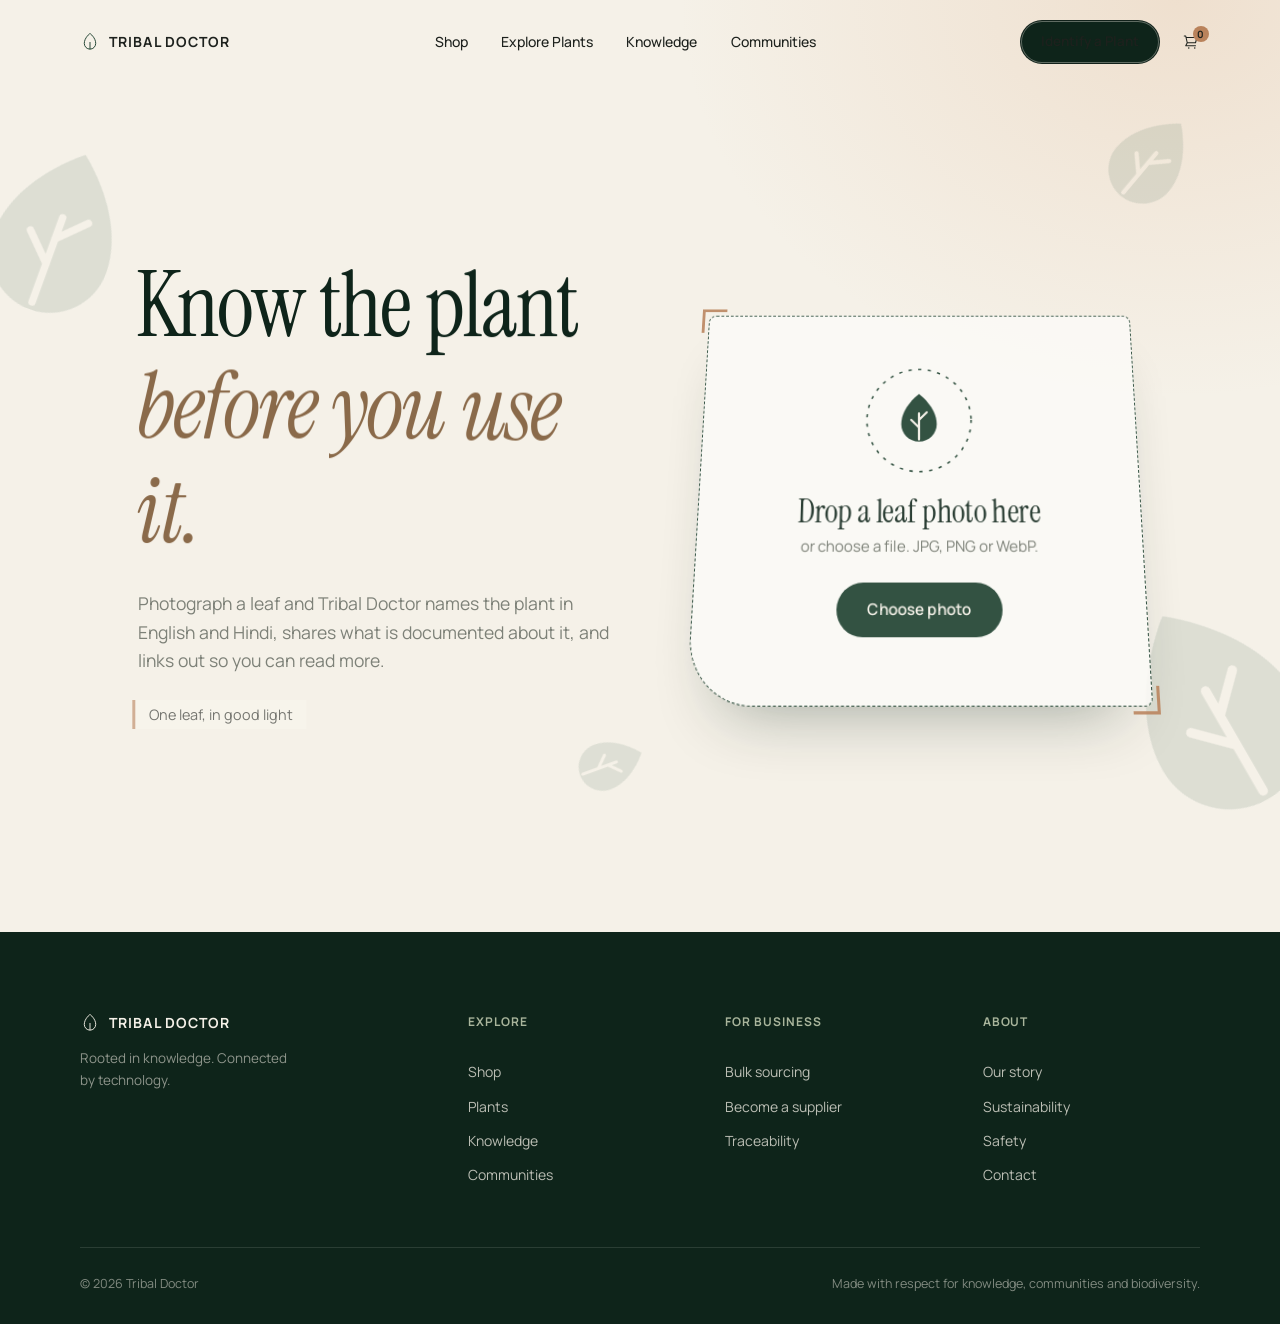
==== identify.html @ e273a4e2 "final" ====
<!doctype html>
<html lang="en">
  <head>
    <meta charset="UTF-8" />
    <meta name="viewport" content="width=device-width, initial-scale=1.0" />

    <title>Identify a Plant — Tribal Doctor</title>
    <meta
      name="description"
      content="Photograph a leaf and Tribal Doctor names the plant in English and Hindi, with what is documented about it — and where to read more."
    />

    <link rel="preconnect" href="https://fonts.googleapis.com" />
    <link rel="preconnect" href="https://fonts.gstatic.com" crossorigin />
    <link
      href="https://fonts.googleapis.com/css2?family=Instrument+Serif:ital@0;1&family=Manrope:wght@400;500;600;700&family=Tiro+Devanagari+Hindi&display=swap"
      rel="stylesheet"
    />

    <script>
      document.documentElement.classList.add("js");
    </script>
    <!-- Shares the landing page's stylesheet for the navbar, footer, buttons
         and colour palette, then layers identify.css on top for this page's
         own hero, drop-zone and results UI. -->
    <link rel="stylesheet" href="style.css" />
    <link rel="stylesheet" href="identify.css" />
  </head>

  <body>
    <!-- Shared leaf shape (same silhouette as the Tribal Doctor logo) -->
    <svg width="0" height="0" style="position: absolute" aria-hidden="true">
      <symbol id="leaf" viewBox="0 0 28 28">
        <path
          fill="currentColor"
          d="M14 2C14 2 6 8 6 16C6 20.4183 9.58172 24 14 24C18.4183 24 22 20.4183 22 16C22 8 14 2 14 2Z"
        />
        <path
          d="M14 23V11M14 17.5 10.5 14M14 14l3.5-3.5"
          stroke="#f5f1e8"
          stroke-width="1"
          stroke-linecap="round"
          fill="none"
        />
      </symbol>
    </svg>

    <!-- Ambient background (decorative) -->
    <div class="glow" aria-hidden="true"></div>
    <div class="leaf" data-d="60" style="left: -40px; top: 16vh; --s: 190px" aria-hidden="true">
      <span class="leaf-in" style="--r: 20deg"><svg><use href="#leaf" /></svg></span>
    </div>
    <div class="leaf" data-d="-40" style="right: 6vw; top: 12vh; --s: 110px" aria-hidden="true">
      <span class="leaf-in" style="--r: 40deg"><svg><use href="#leaf" /></svg></span>
    </div>
    <div class="leaf" data-d="90" style="right: -70px; bottom: 6vh; --s: 260px" aria-hidden="true">
      <span class="leaf-in" style="--r: -30deg"><svg><use href="#leaf" /></svg></span>
    </div>
    <div class="leaf" data-d="-70" style="left: 44vw; bottom: 10vh; --s: 90px" aria-hidden="true">
      <span class="leaf-in" style="--r: 70deg"><svg><use href="#leaf" /></svg></span>
    </div>

    <a class="skip" href="#main">Skip to the identifier</a>

    <!-- ============ NAVBAR (matches index.html) ============ -->
    <header class="navbar" id="navbar" data-component="navbar">
      <div class="navbar-inner">
        <a href="index.html" class="logo" aria-label="Tribal Doctor home">
          <span class="logo-mark">
            <svg width="20" height="20" viewBox="0 0 28 28" fill="none">
              <path
                d="M14 2C14 2 6 8 6 16C6 20.4183 9.58172 24 14 24C18.4183 24 22 20.4183 22 16C22 8 14 2 14 2Z"
                stroke="currentColor"
                stroke-width="1.3"
              />
              <path d="M14 24V14" stroke="currentColor" stroke-width="1.3" />
            </svg>
          </span>
          <span class="logo-text">TRIBAL DOCTOR</span>
        </a>

        <nav class="nav-links" aria-label="Primary">
          <a href="shop.html" class="nav-link"><span>Shop</span></a>
          <a href="plants.html" class="nav-link"><span>Explore Plants</span></a>
          <a href="knowledge.html" class="nav-link"><span>Knowledge</span></a>
          <a href="communities.html" class="nav-link"><span>Communities</span></a>
        </nav>

        <div class="nav-actions">
          <a href="identify.html" class="nav-identify is-current" data-magnetic
            ><span>Identify a Plant</span></a
          >
          <a href="cart.html" class="nav-cart" aria-label="Cart">
            <svg width="18" height="18" viewBox="0 0 24 24" fill="none">
              <path
                d="M3 4H5L5.4 6M5.4 6H20L18 13H7M5.4 6L7 13M7 13L5 17H18"
                stroke="currentColor"
                stroke-width="1.4"
                stroke-linecap="round"
                stroke-linejoin="round"
              />
              <circle cx="9" cy="20" r="1" fill="currentColor" />
              <circle cx="17" cy="20" r="1" fill="currentColor" />
            </svg>
            <span class="cart-count">0</span>
          </a>
          <button class="hamburger" id="hamburger" aria-label="Open menu" aria-expanded="false">
            <span></span><span></span>
          </button>
        </div>
      </div>
    </header>

    <!-- ============ MOBILE MENU ============ -->
    <div class="mobile-menu" id="mobileMenu" data-component="mobile-menu">
      <nav class="mobile-menu-links" aria-label="Mobile">
        <a href="shop.html">Shop</a>
        <a href="plants.html">Explore Plants</a>
        <a href="knowledge.html">Knowledge</a>
        <a href="communities.html">Communities</a>
        <a href="identify.html" class="mobile-menu-cta">Identify a Plant</a>
      </nav>
      <div class="mobile-menu-footer">
        <span>Rooted in knowledge.</span>
        <span>Connected by technology.</span>
      </div>
    </div>

    <main id="main">
      <!-- ============ HERO: headline + drop zone ============ -->
      <section id="hero" aria-labelledby="pageTitle">
        <div class="hero-copy">
          <p class="eyebrow" data-reveal>
            <span lang="hi">पौधे की पहचान</span> · AI plant identification
          </p>

          <h1 id="pageTitle">
            <span class="ln">Know the plant</span>
            <span class="ln line-serif"><em>before you use it.</em></span>
          </h1>

          <p class="sub">
            Photograph a leaf and Tribal Doctor names the plant in English and
            Hindi, shares what is documented about it, and links out so you
            can read more.
          </p>

          <ul class="tips">
            <li class="tip">One leaf, in good light</li>
            <li class="tip">Fill most of the frame</li>
            <li class="tip">A plain background helps</li>
          </ul>
        </div>

        <label id="drop">
          <input
            type="file"
            id="plantImageInput"
            accept="image/jpeg,image/png,image/webp"
          />
          <div class="emblem" aria-hidden="true">
            <svg class="spin" viewBox="0 0 100 100" fill="none" stroke="currentColor" stroke-width="1.4" stroke-dasharray="3 6">
              <circle cx="50" cy="50" r="48" />
            </svg>
            <svg class="lf"><use href="#leaf" /></svg>
          </div>
          <h2>Drop a leaf photo here</h2>
          <p>or choose a file. JPG, PNG or WebP.</p>
          <span class="btn btn-primary" data-magnetic><span>Choose photo</span></span>
        </label>
      </section>

      <!-- ============ STAGE: photo on the left, results on the right ============ -->
      <section id="stage" data-state="idle" hidden aria-label="Identification">
        <aside class="side">
          <div class="frame-wrap" id="previewContainer">
            <div class="frame">
              <img id="plantPreview" alt="Your uploaded plant photo" />
              <span class="scan" aria-hidden="true"></span>
              <i class="corner c1" aria-hidden="true"></i>
              <i class="corner c2" aria-hidden="true"></i>
              <i class="corner c3" aria-hidden="true"></i>
              <i class="corner c4" aria-hidden="true"></i>
            </div>
            <span class="ring" aria-hidden="true"></span>
          </div>
          <button class="again" id="again" type="button" data-magnetic>Try another photo</button>
        </aside>

        <div id="panel">
          <div id="loading" role="status" aria-live="polite">
            <p id="status">Reading the leaf's shape</p>
            <div class="dots" aria-hidden="true"><i></i><i></i><i></i></div>
          </div>

          <div id="results" aria-live="polite"></div>

          <p class="disclaimer">
            Identification is an AI suggestion, not a certainty. Confirm with a
            local botanist or trusted practitioner before you collect or use any
            plant.
          </p>
        </div>
      </section>
    </main>

    <!-- ============ FOOTER (matches index.html) ============ -->
    <footer class="footer" data-component="footer">
      <div class="footer-top">
        <div class="footer-brand">
          <a href="index.html" class="logo">
            <span class="logo-mark">
              <svg width="20" height="20" viewBox="0 0 28 28" fill="none">
                <path
                  d="M14 2C14 2 6 8 6 16C6 20.4183 9.58172 24 14 24C18.4183 24 22 20.4183 22 16C22 8 14 2 14 2Z"
                  stroke="currentColor"
                  stroke-width="1.3"
                />
                <path d="M14 24V14" stroke="currentColor" stroke-width="1.3" />
              </svg>
            </span>
            <span class="logo-text">TRIBAL DOCTOR</span>
          </a>
          <p>Rooted in knowledge. Connected by technology.</p>
        </div>

        <div class="footer-col">
          <h5>Explore</h5>
          <a href="shop.html">Shop</a>
          <a href="plants.html">Plants</a>
          <a href="knowledge.html">Knowledge</a>
          <a href="communities.html">Communities</a>
        </div>

        <div class="footer-col">
          <h5>For business</h5>
          <a href="businesses.html#bulk">Bulk sourcing</a>
          <a href="businesses.html#supplier">Become a supplier</a>
          <a href="businesses.html#traceability">Traceability</a>
        </div>

        <div class="footer-col">
          <h5>About</h5>
          <a href="about.html">Our story</a>
          <a href="about.html#sustainability">Sustainability</a>
          <a href="about.html#safety">Safety</a>
          <a href="about.html#contact">Contact</a>
        </div>
      </div>

      <div class="footer-bottom">
        <span>© 2026 Tribal Doctor</span>
        <span>Made with respect for knowledge, communities and biodiversity.</span>
      </div>
    </footer>

    <div id="toast" role="status"></div>

    <!-- Motion is an enhancement: the page still works if this CDN is blocked -->
    <script src="https://cdnjs.cloudflare.com/ajax/libs/gsap/3.12.5/gsap.min.js"></script>
    <script src="identify.js"></script>
  </body>
</html>
---- style.css ----
/* ==========================================================================
   TRIBAL DOCTOR — STYLESHEET
   Sections: variables, reset, typography, buttons, loader, navbar, hero,
   trust, why, story, products, identify, passport, jharkhand, community,
   business, sustainability, final-cta, footer, responsive, motion helpers

   LAYOUT SYSTEM (why everything stays centred between 80% and 100% zoom)
   - One shared container width (--max-width) scales with the viewport, so a
     wider CSS viewport at 80% zoom gets a proportionally wider content column
     instead of a small block floating in empty space.
   - The navbar, every section and the footer all use that same container, so
     left and right edges line up down the whole page.
   - Each section is at least one viewport tall and vertically centres its
     content, so whichever zoom level you are at, the section sits centred.
   ========================================================================== */

/* ============ VARIABLES ============ */
:root {
  --forest: #173b2a;
  --deep-forest: #0e241a;
  --moss: #536b4f;
  --sage: #a9b59c;
  --earth: #8a6a4a;
  --clay: #b9825b;
  --clay-light: #ddae86;
  --sand: #e6d5bf;
  --cream: #f5f1e8;
  --paper: #fbfaf6;
  --charcoal: #1d211d;
  --muted: #6b7067;
  --border: rgba(29, 33, 29, 0.12);

  --font-sans: "Manrope", -apple-system, sans-serif;
  --font-serif: "Instrument Serif", Georgia, serif;

  /* shared container: ~1120px on a laptop, ~1340px at 1920, up to 1600px at 80% zoom on 1080p */
  --max-width: clamp(1120px, 70vw, 1600px);
  --gutter: clamp(20px, 4.5vw, 96px);
  --section-pad: clamp(56px, 8vh, 110px);
  /* the fixed navbar covers the top of the viewport, so push content down by half its height to centre it in what's visible */
  --nav-offset: calc(var(--nav-h-scrolled) / 2);

  --vh: 100vh;
  --nav-h: 84px;
  --nav-h-scrolled: 68px;

  --ease-out: cubic-bezier(0.16, 0.8, 0.24, 1);
}
@supports (height: 100svh) {
  :root {
    --vh: 100svh;
  }
}

/* ============ RESET ============ */
*,
*::before,
*::after {
  box-sizing: border-box;
}
html {
  scroll-behavior: smooth;
}
body {
  margin: 0;
  background: var(--paper);
  color: var(--charcoal);
  font-family: var(--font-sans);
  font-size: clamp(15px, 0.28vw + 10.6px, 18px);
  -webkit-font-smoothing: antialiased;
  overflow-x: hidden;
}
img {
  max-width: 100%;
  display: block;
}
a {
  color: inherit;
  text-decoration: none;
}
button {
  font-family: inherit;
  font-size: inherit;
  background: none;
  border: none;
  padding: 0;
  cursor: pointer;
  color: inherit;
}
ul {
  list-style: none;
  margin: 0;
  padding: 0;
}
h1,
h2,
h3,
h4,
h5,
p,
figure,
dl,
dd {
  margin: 0;
}
section {
  position: relative;
}

:focus-visible {
  outline: 2px solid var(--clay);
  outline-offset: 3px;
}
.jharkhand :focus-visible,
.business :focus-visible,
.footer :focus-visible {
  outline-color: var(--sage);
}

/* ============ TYPOGRAPHY ============ */
h1,
h2,
h3,
h4 {
  font-family: var(--font-sans);
  font-weight: 600;
  letter-spacing: -0.01em;
  color: var(--charcoal);
}
.line-serif,
.why-statement,
.story-text h3,
.identify-copy h2,
.passport h2,
.jharkhand h2,
.community h2,
.business h2,
.sustainability h2,
.final-cta h2 {
  font-family: var(--font-serif);
  font-weight: 400;
  font-style: normal;
}
.eyebrow {
  display: inline-block;
  font-size: 0.78em;
  letter-spacing: 0.14em;
  color: var(--moss);
  font-weight: 600;
  text-transform: uppercase;
  margin-bottom: 14px;
}
.eyebrow-light {
  color: var(--sage);
}
p {
  line-height: 1.6;
  color: var(--muted);
}

/* ============ SHARED CONTAINER ============
   Every section's inner wrapper uses the same width and centring. */
.trust-track,
.why-inner,
.section-head,
.product-grid,
.identify-inner,
.passport-inner,
.community-grid,
.community-note,
.jk-inner,
.biz-inner,
.sus-inner,
.cta-inner,
.footer-top,
.footer-bottom {
  width: 100%;
  max-width: var(--max-width);
  margin-inline: auto;
}

/* Sections that fill the viewport and centre their content in it */
.why,
.products,
.identify,
.passport,
.community,
.jharkhand,
.business,
.sustainability,
.final-cta {
  min-height: var(--vh);
  display: grid;
  align-content: center;
  padding: calc(var(--section-pad) + var(--nav-offset)) var(--gutter)
    var(--section-pad);
}

/* ============ BUTTONS ============ */
.btn {
  position: relative;
  display: inline-flex;
  align-items: center;
  gap: 8px;
  padding: 15px 28px;
  border-radius: 100px;
  font-size: 0.93em;
  font-weight: 600;
  letter-spacing: 0.01em;
  overflow: hidden;
  /* no transform transition: GSAP drives the magnetic transform */
  transition:
    background 0.3s ease,
    color 0.3s ease,
    border-color 0.3s ease;
}
.btn span {
  position: relative;
  z-index: 2;
}
.btn-primary {
  background: var(--forest);
  color: var(--cream);
}
.btn-primary:hover {
  background: var(--deep-forest);
}
.btn-primary-light {
  background: var(--cream);
  color: var(--forest);
}
.btn-primary-light:hover {
  background: #fff;
}
.btn-ghost {
  border: 1px solid rgba(29, 33, 29, 0.22);
  color: var(--charcoal);
  background: rgba(255, 255, 255, 0.35);
  backdrop-filter: blur(6px);
}
.btn-ghost:hover {
  border-color: var(--charcoal);
}
.btn-ghost-light {
  border: 1px solid rgba(245, 241, 232, 0.4);
  color: var(--cream);
}
.btn-ghost-light:hover {
  border-color: var(--cream);
  background: rgba(245, 241, 232, 0.08);
}
.btn-outline {
  border: 1px solid var(--border);
  color: var(--charcoal);
}
.btn-outline:hover {
  border-color: var(--forest);
  color: var(--forest);
}

/* ============ LOADER ============ */
.loader {
  position: fixed;
  inset: 0;
  z-index: 999;
  background: var(--deep-forest);
  display: flex;
  align-items: center;
  justify-content: center;
}
.loader-mark {
  opacity: 0.9;
}

/* ============ NAVBAR ============
   The hero is light, so the navbar is dark-on-light by default. (Before, it
   was near-white text on the near-white hero, which made it invisible.)
   Scrolling adds a frosted background so it stays readable over dark sections. */
.navbar {
  position: fixed;
  top: 0;
  left: 0;
  right: 0;
  z-index: 300;
  height: var(--nav-h);
  padding: 0 var(--gutter);
  transition:
    background 0.4s ease,
    height 0.4s ease,
    box-shadow 0.4s ease;
}
.navbar-inner {
  max-width: var(--max-width);
  margin: 0 auto;
  height: 100%;
  display: flex;
  align-items: center;
  justify-content: space-between;
}
.navbar.scrolled {
  height: var(--nav-h-scrolled);
  background: rgba(251, 250, 246, 0.88);
  backdrop-filter: blur(14px) saturate(1.2);
  -webkit-backdrop-filter: blur(14px) saturate(1.2);
  box-shadow: 0 1px 0 var(--border);
}
.logo {
  display: flex;
  align-items: center;
  gap: 9px;
  color: var(--charcoal);
}
.logo-mark {
  display: flex;
  color: var(--forest);
}
.logo-text {
  font-size: 14px;
  font-weight: 700;
  letter-spacing: 0.08em;
}

.nav-links {
  display: flex;
  gap: clamp(26px, 2.6vw, 44px);
}
.nav-link {
  position: relative;
  font-size: 14px;
  font-weight: 500;
  color: var(--charcoal);
  padding: 6px 0;
}
.nav-link span {
  position: relative;
}
.nav-link span::after {
  content: "";
  position: absolute;
  left: 0;
  right: 0;
  bottom: -4px;
  height: 1px;
  background: currentColor;
  transform: scaleX(0);
  transform-origin: right;
  transition: transform 0.35s var(--ease-out);
}
.nav-link:hover span::after {
  transform: scaleX(1);
  transform-origin: left;
}

.nav-actions {
  display: flex;
  align-items: center;
  gap: 22px;
}
.nav-identify {
  font-size: 13.5px;
  font-weight: 600;
  padding: 10px 20px;
  border-radius: 100px;
  border: 1px solid rgba(29, 33, 29, 0.24);
  color: var(--charcoal);
  transition:
    border-color 0.3s ease,
    background 0.3s ease;
}
.nav-identify:hover {
  background: rgba(23, 59, 42, 0.06);
  border-color: var(--forest);
}

.nav-cart {
  position: relative;
  color: var(--charcoal);
  display: flex;
}
.navbar {
  transition:
    transform 0.45s cubic-bezier(0.16, 0.8, 0.24, 1),
    background 0.3s ease,
    box-shadow 0.3s ease;
}

.navbar.nav-hidden {
  transform: translateY(-100%);
}
.cart-count {
  position: absolute;
  top: -7px;
  right: -9px;
  background: var(--clay);
  color: var(--charcoal);
  font-size: 10px;
  font-weight: 700;
  width: 16px;
  height: 16px;
  border-radius: 50%;
  display: flex;
  align-items: center;
  justify-content: center;
}

.hamburger {
  display: none;
  flex-direction: column;
  gap: 5px;
  width: 22px;
}
.hamburger span {
  height: 1.4px;
  width: 100%;
  background: var(--charcoal);
  transition:
    transform 0.35s var(--ease-out),
    background 0.3s ease;
}

/* while the mobile menu is open the navbar sits over dark green, so flip it light and turn the bars into an X */
body.menu-open .navbar {
  background: transparent;
  box-shadow: none;
  backdrop-filter: none;
  -webkit-backdrop-filter: none;
}
body.menu-open .logo,
body.menu-open .logo-mark,
body.menu-open .nav-cart {
  color: var(--cream);
}
body.menu-open .hamburger span {
  background: var(--cream);
}
body.menu-open .hamburger span:first-child {
  transform: translateY(3.2px) rotate(45deg);
}
body.menu-open .hamburger span:last-child {
  transform: translateY(-3.2px) rotate(-45deg);
}

/* ============ MOBILE MENU ============ */
.mobile-menu {
  position: fixed;
  inset: 0;
  z-index: 290;
  background: var(--deep-forest);
  display: flex;
  flex-direction: column;
  justify-content: space-between;
  padding: 120px var(--gutter) 60px;
  transform: translateY(-100%);
  visibility: hidden;
  transition:
    transform 0.5s var(--ease-out),
    visibility 0s linear 0.5s;
}
.mobile-menu.open {
  transform: translateY(0);
  visibility: visible;
  transition:
    transform 0.5s var(--ease-out),
    visibility 0s;
}
.mobile-menu-links {
  display: flex;
  flex-direction: column;
  gap: 26px;
}
.mobile-menu-links a {
  font-size: 30px;
  font-family: var(--font-serif);
  color: var(--cream);
}
.mobile-menu-cta {
  font-family: var(--font-sans) !important;
  font-size: 15px !important;
  color: var(--sage) !important;
  font-weight: 600;
}
.mobile-menu-footer {
  display: flex;
  flex-direction: column;
  gap: 4px;
  font-size: 13px;
  color: var(--sage);
}

/* ============ HERO ============ */
.hero {
  position: relative;
  min-height: var(--vh);
  display: flex;
  align-items: center;
  background: var(--paper);
  padding: calc(var(--nav-h) + clamp(12px, 3vh, 40px)) var(--gutter)
    clamp(44px, 8vh, 90px);
  overflow: hidden;
}
.hero-grid {
  max-width: var(--max-width);
  margin: 0 auto;
  width: 100%;
  display: grid;
  grid-template-columns: 1.05fr 0.95fr;
  gap: clamp(32px, 5vw, 96px);
  align-items: center;
}

.hero-eyebrow {
  color: var(--moss);
}
.hero-heading {
  /* sized from both width and height so the whole hero fits the viewport at any zoom */
  font-size: clamp(2.1rem, min(3.3vw, 6.4vh), 4.6rem);
  line-height: 1.12;
  color: var(--charcoal);
  margin-bottom: clamp(16px, 3vh, 26px);
}
/* Text reveal: the outer .line is the mask, the inner .line-inner is what slides up.
   The padding/negative margin pair gives descenders room inside the mask without changing line spacing. */
.hero-heading .line {
  display: block;
  overflow: hidden;
  padding: 0.06em 0 0.16em;
  margin: -0.06em 0 -0.16em;
}
.hero-heading .line-inner {
  display: block;
  will-change: transform;
}
.hero-heading .line-serif {
  font-size: 1.14em;
  line-height: 1.04;
}
.hero-sub {
  max-width: 30em;
  color: var(--muted);
  font-size: 1.02em;
  margin-bottom: clamp(22px, 4vh, 34px);
}
.hero-ctas {
  display: flex;
  gap: 16px;
  flex-wrap: wrap;
  margin-bottom: clamp(28px, 5.5vh, 54px);
}

.hero-stats {
  display: flex;
  gap: clamp(20px, 3vw, 48px);
  padding-top: clamp(18px, 3vh, 30px);
  border-top: 1px solid var(--border);
  flex-wrap: wrap;
}
.hero-stat {
  display: flex;
  flex-direction: column;
  gap: 6px;
  font-size: 0.85em;
  font-weight: 600;
  color: var(--charcoal);
}
.hero-stat-num {
  font-family: var(--font-serif);
  font-size: 1.7em;
  color: var(--earth);
  font-weight: 400;
  line-height: 1;
}

.hero-visual {
  position: relative;
  height: clamp(360px, 62vh, 740px);
}
.hero-visual-main {
  position: absolute;
  inset: 0 0 0 8%;
  overflow: hidden;
  border-radius: 6px;
}
.hero-visual-main img {
  width: 100%;
  height: 100%;
  object-fit: cover;
}
.hero-visual-secondary {
  position: absolute;
  left: -6%;
  bottom: -8%;
  width: 46%;
  aspect-ratio: 4/5;
  border-radius: 6px;
  overflow: hidden;
  border: 6px solid var(--paper);
  box-shadow: 0 20px 44px rgba(23, 59, 42, 0.18);
}
.hero-visual-secondary img {
  width: 100%;
  height: 100%;
  object-fit: cover;
}
.hero-visual-tag {
  position: absolute;
  top: 8%;
  right: 0;
  background: var(--forest);
  color: var(--cream);
  padding: 10px 18px;
  border-radius: 100px;
  font-size: 12px;
  font-weight: 700;
  letter-spacing: 0.03em;
}

/* ============ TRUST STRIP ============ */
.trust-strip {
  background: var(--cream);
  padding: 26px var(--gutter);
  border-bottom: 1px solid var(--border);
  overflow: hidden;
}
.trust-track {
  display: flex;
  justify-content: space-between;
  gap: 16px;
}
.trust-track span {
  font-size: 0.78em;
  letter-spacing: 0.1em;
  text-transform: uppercase;
  color: var(--muted);
  font-weight: 600;
}

/* ============ WHY ============ */
.why {
  background: var(--paper);
}
.why-inner {
  display: grid;
  grid-template-columns: 0.9fr 1.1fr;
  gap: clamp(32px, 6vw, 110px);
  align-items: center;
}
.why-media {
  overflow: hidden;
  border-radius: 4px;
  aspect-ratio: 4/5;
  max-height: min(76vh, 780px);
  width: 100%;
  margin-inline: auto;
}
.why-media img {
  width: 100%;
  height: 100%;
  object-fit: contain;
}
.why-statement {
  font-size: clamp(1.7rem, min(2.8vw, 5.4vh), 3.1rem);
  line-height: 1.22;
  color: var(--charcoal);
  margin-bottom: 22px;
}
.why-line {
  margin-bottom: 22px;
}
.why-text {
  max-width: 32em;
  margin-bottom: 14px;
}
.why-text:last-child {
  margin-bottom: 0;
}

/* ============ PINNED STORY ============ */
.story {
  background: var(--deep-forest);
  color: var(--cream);
}
.story-heading {
  width: 100%;
  max-width: calc(var(--max-width) + 2 * var(--gutter));
  margin: 0 auto;
  padding: clamp(70px, 12vh, 120px) var(--gutter) clamp(36px, 6vh, 64px);
  text-align: center;
}
.story-heading h2 {
  font-family: var(--font-serif);
  font-weight: 400;
  color: var(--cream);
  font-size: clamp(2rem, min(3.6vw, 6.4vh), 3.8rem);
  max-width: 16em;
  margin-inline: auto;
}
.story-pin {
  position: relative;
  height: var(--vh);
  overflow: hidden;
}
.story-progress {
  position: absolute;
  top: 0;
  left: 0;
  right: 0;
  height: 2px;
  z-index: 5;
  background: rgba(245, 241, 232, 0.12);
}
.story-progress span {
  display: block;
  height: 100%;
  width: 0%;
  background: var(--clay);
}
.story-stage {
  position: absolute;
  inset: 0;
  margin-inline: auto;
  width: min(var(--max-width), calc(100% - 2 * var(--gutter)));
  display: grid;
  grid-template-columns: 1.2fr 1fr;
  align-items: center;
  opacity: 0;
}
.story-stage[data-stage="0"] {
  opacity: 1;
}
.story-visual {
  overflow: hidden;
  border-radius: 4px;
  aspect-ratio: 16/10;
  max-height: 72vh;
  width: 100%;
}
.story-visual img {
  width: 100%;
  height: 100%;
  object-fit: cover;
  transform: scale(1.15);
}
.story-text {
  padding-left: clamp(24px, 5vw, 90px);
}
.story-index {
  font-size: 0.78em;
  letter-spacing: 0.1em;
  color: var(--sage);
  font-weight: 700;
}
.story-text h3 {
  font-family: var(--font-serif);
  font-weight: 400;
  color: var(--cream);
  font-size: clamp(1.9rem, min(3.2vw, 6vh), 3.4rem);
  margin: 14px 0 18px;
}
.story-text p {
  color: rgba(245, 241, 232, 0.72);
  max-width: 22em;
}

/* no-JS / reduced-motion: show the four chapters stacked instead of pinned */
html:not(.js) .story-pin {
  height: auto;
  overflow: visible;
}
html:not(.js) .story-progress {
  display: none;
}
html:not(.js) .story-stage {
  position: relative;
  opacity: 1;
  padding-block: 40px;
}
html:not(.js) .story-visual img {
  transform: none;
}

/* ============ PRODUCTS ============ */
.products {
  background: var(--paper);
}
.section-head {
  margin-bottom: clamp(32px, 6vh, 56px);
  text-align: center;
}
.section-head h2 {
  font-size: clamp(1.8rem, min(3.2vw, 5.8vh), 3.2rem);
  max-width: 20em;
  margin-inline: auto;
  margin-bottom: 14px;
}
.section-head p {
  max-width: 34em;
  margin-inline: auto;
  font-size: 1em;
}

.product-grid {
  display: grid;
  grid-template-columns: repeat(4, 1fr);
  gap: clamp(16px, 1.6vw, 28px);
}
.product-card {
  border: 1px solid var(--border);
  border-radius: 6px;
  overflow: hidden;
  background: var(--paper);
  transition:
    transform 0.5s var(--ease-out),
    border-color 0.4s ease,
    box-shadow 0.5s ease;
}
.product-media {
  position: relative;
  aspect-ratio: 4/5;
  overflow: hidden;
}
.product-media img {
  width: 100%;
  height: 100%;
  object-fit: cover;
  transition: transform 0.7s var(--ease-out);
}
.product-origin {
  position: absolute;
  bottom: 12px;
  left: 12px;
  background: rgba(251, 250, 246, 0.92);
  padding: 5px 12px;
  border-radius: 100px;
  font-size: 10.5px;
  letter-spacing: 0.05em;
  font-weight: 600;
  color: var(--muted);
}
.product-info {
  padding: clamp(16px, 1.5vw, 24px);
}
.product-titles h3 {
  font-size: 1.1em;
  margin-bottom: 3px;
}
.product-latin {
  font-style: italic;
  font-size: 0.82em;
  color: var(--muted);
  margin-bottom: 14px;
}
.product-meta {
  display: flex;
  align-items: center;
  justify-content: space-between;
  gap: 10px;
  margin-bottom: 16px;
}
.product-price {
  font-weight: 700;
  font-size: 1em;
  color: var(--charcoal);
}
.product-tag {
  font-size: 0.72em;
  color: var(--moss);
  font-weight: 600;
  text-align: right;
}
.product-link {
  display: flex;
  align-items: center;
  justify-content: space-between;
  border-top: 1px solid var(--border);
  padding-top: 14px;
  font-size: 0.85em;
  font-weight: 600;
  opacity: 0;
  transform: translateY(6px);
  transition:
    opacity 0.4s ease,
    transform 0.4s ease;
}
.product-link svg {
  transition: transform 0.35s var(--ease-out);
}
.product-card:hover,
.product-card:focus-within {
  transform: translateY(-6px);
  border-color: rgba(23, 59, 42, 0.3);
  box-shadow: 0 24px 48px rgba(23, 59, 42, 0.1);
}
.product-card:hover .product-media img {
  transform: scale(1.08);
}
.product-card:hover .product-link,
.product-card:focus-within .product-link {
  opacity: 1;
  transform: translateY(0);
}
.product-card:hover .product-link svg {
  transform: translateX(4px);
}

/* ============ IDENTIFY ============ */
.identify {
  background: var(--cream);
}
.identify-inner {
  display: grid;
  grid-template-columns: 1fr 1fr;
  gap: clamp(30px, 6vw, 110px);
  align-items: center;
}
.identify-media {
  position: relative;
  overflow: hidden;
  border-radius: 6px;
  aspect-ratio: 4/5;
  max-height: min(76vh, 780px);
  width: 100%;
  margin-inline: auto;
}
.identify-media img {
  width: 100%;
  height: 100%;
  object-fit: cover;
}
.scan-line {
  position: absolute;
  left: 0;
  right: 0;
  top: 0;
  height: 2px;
  background: linear-gradient(90deg, transparent, var(--sage), transparent);
  opacity: 0;
}
.marker {
  position: absolute;
  width: 10px;
  height: 10px;
  border-radius: 50%;
  border: 2px solid var(--paper);
  background: var(--clay);
}
.js .marker {
  opacity: 0;
  transform: scale(0);
}
.marker-1 {
  top: 32%;
  left: 40%;
}
.marker-2 {
  top: 58%;
  left: 62%;
}

.identify-copy h2 {
  font-size: clamp(1.8rem, min(3.1vw, 5.8vh), 3.1rem);
  margin-bottom: 16px;
  max-width: 14em;
}
.identify-desc {
  max-width: 28em;
  margin-bottom: 30px;
}
.identify-card {
  background: var(--paper);
  border: 1px solid var(--border);
  border-radius: 8px;
  padding: 22px;
  margin-bottom: 26px;
  max-width: 420px;
  box-shadow: 0 20px 44px rgba(23, 59, 42, 0.08);
}
.identify-card-head {
  display: flex;
  align-items: center;
  gap: 8px;
  font-size: 11px;
  letter-spacing: 0.08em;
  text-transform: uppercase;
  color: var(--moss);
  font-weight: 700;
  margin-bottom: 18px;
}
.status-dot {
  width: 7px;
  height: 7px;
  border-radius: 50%;
  background: var(--moss);
}
.identify-card-body {
  display: flex;
  justify-content: space-between;
  align-items: flex-end;
  margin-bottom: 16px;
}
.identify-card-body h4 {
  font-size: 1.25em;
  font-family: var(--font-serif);
  font-weight: 400;
}
.identify-card-body .latin {
  font-style: italic;
  font-size: 0.82em;
}
.confidence {
  text-align: right;
}
.confidence-num {
  font-size: 28px;
  font-weight: 700;
  color: var(--forest);
}
.confidence p {
  font-size: 11px;
  margin-top: 2px;
}
.identify-card-foot {
  display: flex;
  justify-content: space-between;
  font-size: 0.8em;
  color: var(--muted);
  font-weight: 600;
  border-top: 1px solid var(--border);
  padding-top: 14px;
  margin-bottom: 14px;
}
.identify-card-link {
  font-size: 0.85em;
  font-weight: 700;
  color: var(--forest);
}

/* ============ PASSPORT ============ */
.passport {
  background: var(--paper);
}
.passport .section-head h2 {
  font-family: var(--font-serif);
  font-weight: 400;
}
.passport-inner {
  display: grid;
  grid-template-columns: 1.3fr 0.7fr;
  gap: clamp(30px, 6vw, 110px);
}
.passport-timeline {
  position: relative;
  padding-left: 34px;
}
.passport-line {
  position: absolute;
  left: 5px;
  top: 6px;
  bottom: 6px;
  width: 1px;
  background: var(--border);
}
.passport-line span {
  display: block;
  width: 100%;
  height: 0%;
  background: var(--earth);
}
.passport-step {
  position: relative;
  padding-bottom: clamp(22px, 4vh, 42px);
}
.passport-step:last-child {
  padding-bottom: 0;
}
.passport-dot {
  position: absolute;
  left: -34px;
  top: 3px;
  width: 11px;
  height: 11px;
  border-radius: 50%;
  background: var(--paper);
  border: 2px solid var(--earth);
}
.passport-label {
  font-size: 0.78em;
  letter-spacing: 0.08em;
  text-transform: uppercase;
  font-weight: 700;
  color: var(--earth);
}
.passport-content p {
  margin-top: 6px;
  font-size: 1em;
  color: var(--charcoal);
  max-width: 28em;
}
.qr-card {
  background: var(--cream);
  border: 1px solid var(--border);
  border-radius: 8px;
  padding: 30px;
  text-align: center;
  align-self: start;
  /* stays vertically centred in the viewport while the timeline scrolls */
  position: sticky;
  top: max(96px, calc(50vh - 130px));
}
.qr-mark {
  margin: 0 auto 18px;
  width: fit-content;
}
.qr-card p {
  font-size: 0.9em;
}

/* ============ JHARKHAND — "Where it comes from" ============
   A survey-style map: outline, contour rings and five sourcing pins.
   Hover or focus a region in the list and its pin lights up (and vice versa). */
.jharkhand {
  background: var(--deep-forest);
  color: var(--cream);
  overflow: hidden;
}
.jk-inner {
  display: grid;
  grid-template-columns: minmax(0, 0.86fr) minmax(0, 1.14fr);
  gap: clamp(32px, 5vw, 110px);
  align-items: center;
}
.jk-label {
  display: flex;
  align-items: center;
  gap: 12px;
  font-size: 0.92em;
  color: var(--sage);
  margin-bottom: 18px;
}
.jk-label::before {
  content: "";
  width: 28px;
  height: 1px;
  background: var(--clay);
}
.jharkhand h2 {
  color: var(--cream);
  font-size: clamp(2.6rem, min(4.6vw, 8.4vh), 5.4rem);
  line-height: 1.02;
  margin-bottom: 20px;
}
.jk-text {
  color: rgba(245, 241, 232, 0.72);
  max-width: 30em;
  margin-bottom: clamp(20px, 4vh, 32px);
}

.jk-regions {
  border-top: 1px solid rgba(245, 241, 232, 0.14);
  margin-bottom: clamp(22px, 4vh, 34px);
  max-width: 30em;
}
.jk-region {
  width: 100%;
  display: flex;
  align-items: baseline;
  justify-content: space-between;
  gap: 16px;
  padding: clamp(8px, 1.4vh, 13px) 4px;
  border-bottom: 1px solid rgba(245, 241, 232, 0.14);
  text-align: left;
  color: var(--cream);
  transition:
    padding-left 0.4s var(--ease-out),
    background 0.3s ease;
}
.jk-region-name {
  font-family: var(--font-serif);
  font-size: 1.55em;
  line-height: 1.15;
  transition: color 0.3s ease;
}
.jk-region-where {
  font-size: 0.85em;
  color: rgba(245, 241, 232, 0.55);
  text-align: right;
}
.jk-region.is-active {
  padding-left: 14px;
  background: rgba(245, 241, 232, 0.05);
}
.jk-region.is-active .jk-region-name {
  color: var(--clay-light);
}
.jk-figure {
  position: relative;
}

.jk-forest {
  display: block;
  width: 100%;
  height: auto;
  max-height: min(76vh, 700px);
  border-radius: 10px;
  overflow: hidden;
}

.jk-sun {
  animation: sunPulse 6s ease-in-out infinite;
  transform-box: fill-box;
  transform-origin: center;
}
@keyframes sunPulse {
  0%,
  100% {
    opacity: 0.7;
    transform: scale(1);
  }
  50% {
    opacity: 1;
    transform: scale(1.08);
  }
}

.jk-canopy-layer path {
  fill: #24583e;
}
.jk-understory-layer path {
  fill: #2f6b47;
}
.jk-fern {
  fill: none;
  stroke: #6e8f5f;
  stroke-width: 2.5;
  stroke-linecap: round;
}

.jk-layer {
  opacity: 0;
}

.jk-root {
  fill: none;
  stroke: var(--clay);
  stroke-width: 2;
  stroke-linecap: round;
  opacity: 0.85;
}
.js .jk-root {
  stroke-dasharray: 1;
  stroke-dashoffset: 1;
}

.jk-spore {
  fill: var(--sage);
  opacity: 0;
  animation: sporeDrift 9s ease-in-out infinite;
}
.jk-spore.s1 {
  animation-delay: 0s;
}
.jk-spore.s2 {
  animation-delay: 1.4s;
}
.jk-spore.s3 {
  animation-delay: 2.8s;
}
.jk-spore.s4 {
  animation-delay: 4.2s;
}
.jk-spore.s5 {
  animation-delay: 5.6s;
}
.jk-spore.s6 {
  animation-delay: 7s;
}
@keyframes sporeDrift {
  0% {
    transform: translate(0, 0);
    opacity: 0;
  }
  15% {
    opacity: 0.9;
  }
  85% {
    opacity: 0.4;
  }
  100% {
    transform: translate(6px, -240px);
    opacity: 0;
  }
}

.jk-forest-labels {
  position: absolute;
  inset: 0;
  pointer-events: none;
}
.jk-flabel {
  position: absolute;
  right: clamp(14px, 2vw, 26px);
  transform: translateY(-50%);
  font-size: 0.78em;
  letter-spacing: 0.08em;
  text-transform: uppercase;
  font-weight: 700;
  color: rgba(245, 241, 232, 0.8);
  background: rgba(14, 36, 26, 0.5);
  padding: 5px 12px;
  border-radius: 100px;
  opacity: 0;
}

.jk-figure figcaption {
  margin-top: 12px;
  font-size: 0.85em;
  font-style: italic;
  color: rgba(245, 241, 232, 0.5);
  text-align: center;
}

@media (max-width: 640px) {
  .jk-flabel {
    display: none;
  }
}
/* ============ COMMUNITY ============ */
.community {
  background: var(--paper);
}
.community .section-head h2 {
  font-family: var(--font-serif);
  font-weight: 400;
  font-size: clamp(1.9rem, min(3.4vw, 6vh), 3.4rem);
}
.community-grid {
  margin-bottom: clamp(26px, 5vh, 50px);
  display: grid;
  grid-template-columns: 1.5fr 1fr;
  grid-template-rows: repeat(2, clamp(170px, 22vh, 340px));
  gap: clamp(12px, 1.2vw, 20px);
}
.community-panel {
  position: relative;
  overflow: hidden;
  border-radius: 6px;
  min-height: 0;
}
.community-panel.large {
  grid-row: 1 / 3;
}
.community-panel img {
  width: 100%;
  height: 100%;
  object-fit: cover;
}
.panel-caption {
  position: absolute;
  bottom: 16px;
  left: 16px;
  color: var(--paper);
  font-size: 0.85em;
  font-weight: 600;
  background: rgba(14, 36, 26, 0.55);
  padding: 6px 12px;
  border-radius: 100px;
}
.community-note {
  display: flex;
  flex-direction: column;
  align-items: center;
  text-align: center;
  gap: 20px;
  border-top: 1px solid var(--border);
  padding-top: clamp(22px, 3.6vh, 36px);
}
.community-note p {
  max-width: 68em;
  font-size: 1em;
}
.community-note p span {
  color: var(--charcoal);
  font-weight: 700;
}

/* ============ BUSINESS — for buyers ============
   Left: what buyers get. Right: a sample batch record, the thing a buyer actually receives. */
.business {
  background: var(--forest);
  color: var(--cream);
}
.biz-inner {
  display: grid;
  grid-template-columns: minmax(0, 1.05fr) minmax(0, 0.95fr);
  gap: clamp(40px, 6vw, 120px);
  align-items: center;
}
.business h2 {
  color: var(--cream);
  font-size: clamp(2rem, min(3.5vw, 6.4vh), 4rem);
  line-height: 1.1;
  max-width: 15em;
  margin-bottom: 18px;
}
.biz-sub {
  color: rgba(245, 241, 232, 0.74);
  max-width: 30em;
  margin-bottom: clamp(22px, 4vh, 36px);
}
.biz-list {
  border-top: 1px solid rgba(245, 241, 232, 0.16);
  margin-bottom: clamp(24px, 4.5vh, 38px);
}
.biz-list li {
  display: grid;
  grid-template-columns: minmax(9.5em, 12em) 1fr;
  gap: 18px;
  align-items: baseline;
  padding: clamp(10px, 1.6vh, 14px) 0;
  border-bottom: 1px solid rgba(245, 241, 232, 0.16);
}
.biz-list strong {
  font-weight: 600;
  color: var(--cream);
}
.biz-list span {
  color: rgba(245, 241, 232, 0.64);
  font-size: 0.92em;
}

.biz-stack {
  position: relative;
  padding: 0 20px 20px 0;
}
.biz-stack::before,
.biz-stack::after {
  content: "";
  position: absolute;
  top: 0;
  left: 0;
  right: 20px;
  bottom: 20px;
  background: var(--sage);
  border-radius: 6px;
}
.biz-stack::before {
  transform: translate(20px, 20px);
  opacity: 0.28;
}
.biz-stack::after {
  transform: translate(10px, 10px);
  opacity: 0.5;
}
.biz-sheet {
  position: relative;
  z-index: 1;
  background: var(--paper);
  color: var(--charcoal);
  border-radius: 6px;
  padding: clamp(24px, 2.6vw, 44px);
  box-shadow: 0 30px 60px rgba(0, 0, 0, 0.22);
}
.biz-sheet-head {
  display: flex;
  justify-content: space-between;
  align-items: flex-start;
  gap: 16px;
  padding-bottom: 20px;
  border-bottom: 1px solid var(--charcoal);
}
.biz-sheet-head h3 {
  font-family: var(--font-serif);
  font-weight: 400;
  font-size: clamp(1.8rem, 2.4vw, 2.6rem);
  line-height: 1.05;
}
.biz-sheet-latin {
  font-style: italic;
  font-size: 0.88em;
  margin-top: 6px;
}
.biz-sheet-tag {
  flex-shrink: 0;
  font-size: 0.78em;
  font-weight: 600;
  color: var(--earth);
  border: 1px dashed var(--earth);
  border-radius: 100px;
  padding: 5px 12px;
}
.biz-sheet-rows > div {
  display: flex;
  justify-content: space-between;
  align-items: baseline;
  gap: 20px;
  padding: clamp(10px, 1.6vh, 14px) 0;
  border-bottom: 1px solid var(--border);
}
.biz-sheet-rows dt {
  font-size: 0.86em;
  color: var(--muted);
}
.biz-sheet-rows dd {
  font-weight: 600;
  text-align: right;
}
.biz-sheet-foot {
  display: flex;
  align-items: center;
  gap: 12px;
  padding-top: 20px;
  color: var(--forest);
  font-size: 0.88em;
  font-weight: 600;
}

/* ============ SUSTAINABILITY ============
   An arched window onto the forest, beside four practices in a hairline cross. */
.sustainability {
  background: var(--cream);
}
.sus-inner {
  display: grid;
  grid-template-columns: minmax(0, 0.78fr) minmax(0, 1.22fr);
  gap: clamp(40px, 6vw, 120px);
  align-items: center;
}
.sus-media {
  width: 100%;
  aspect-ratio: 4/5;
  max-height: min(78vh, 800px);
  margin-inline: auto;
  overflow: hidden;
  border-radius: 999px 999px 8px 8px;
}
.sus-media img {
  width: 100%;
  height: 100%;
  object-fit: cover;
}
.sustainability h2 {
  font-size: clamp(2rem, min(3.6vw, 6.4vh), 4rem);
  line-height: 1.08;
  color: var(--charcoal);
  max-width: 13em;
  margin-bottom: 16px;
}
.sus-lead {
  max-width: 30em;
  margin-bottom: clamp(24px, 4.5vh, 40px);
}

.sus-grid {
  display: grid;
  grid-template-columns: 1fr 1fr;
}
.sus-item {
  padding: clamp(20px, 3.2vh, 32px) clamp(20px, 2.4vw, 40px);
}
.sus-item:nth-child(odd) {
  padding-left: 0;
  border-right: 1px solid rgba(29, 33, 29, 0.16);
}
.sus-item:nth-child(even) {
  padding-right: 0;
}
.sus-item:nth-child(-n + 2) {
  padding-top: 0;
  border-bottom: 1px solid rgba(29, 33, 29, 0.16);
}
.sus-item:nth-child(n + 3) {
  padding-bottom: 0;
}
.sus-icon {
  width: clamp(48px, 3.4vw, 60px);
  height: clamp(48px, 3.4vw, 60px);
  color: var(--earth);
  margin-bottom: 16px;
  stroke-width: 1.6;
}
.sus-item h3 {
  font-size: 1.08em;
  margin-bottom: 6px;
}
.sus-item p {
  font-size: 0.92em;
  max-width: 20em;
}

/* ============ FINAL CTA — "Get started" ============
   Two ways in, side by side: browse herbs, or start from a photo. */
.final-cta {
  background: var(--paper);
}
.cta-inner {
  display: flex;
  flex-direction: column;
  align-items: center;
  gap: clamp(30px, 5.5vh, 60px);
}
.cta-head {
  text-align: center;
}
.final-cta h2 {
  font-size: clamp(2.2rem, min(4vw, 7.2vh), 4.4rem);
  line-height: 1.05;
  color: var(--charcoal);
  margin-bottom: 14px;
}
.cta-head p {
  max-width: 32em;
  margin-inline: auto;
}

.cta-paths {
  width: 100%;
  display: grid;
  grid-template-columns: 1.15fr 0.85fr;
  gap: clamp(12px, 1.4vw, 24px);
}
.cta-path {
  position: relative;
  overflow: hidden;
  display: flex;
  flex-direction: column;
  align-items: flex-start;
  padding: clamp(26px, 3vw, 52px);
  border-radius: 10px;
}
/* the drawing lives in its own zone above the copy, so it never sits behind text */
.cta-art {
  position: relative;
  flex: 1 1 auto;
  width: 100%;
  min-height: clamp(110px, 17vh, 220px);
  margin-bottom: clamp(16px, 2.6vh, 28px);
}
.cta-path h3 {
  font-family: var(--font-serif);
  font-weight: 400;
  font-size: clamp(1.9rem, 2.7vw, 3rem);
  line-height: 1.06;
  margin-bottom: 10px;
  color: inherit;
}
.cta-path p {
  color: inherit;
  opacity: 0.78;
  max-width: 26em;
  margin-bottom: 26px;
}
.cta-shop {
  background: var(--forest);
  color: var(--cream);
}
.cta-identify {
  background: var(--sand);
  color: var(--charcoal);
}

.cta-decor {
  position: absolute;
  inset: 0;
  width: 100%;
  height: 100%;
  pointer-events: none;
}
.cta-decor-branch {
  color: rgba(245, 241, 232, 0.5);
}
.cta-decor-scan {
  color: rgba(138, 106, 74, 0.8);
}
.js .cta-path .draw {
  stroke-dasharray: 1;
  stroke-dashoffset: 1;
}
.js .cta-path .scan-dot {
  opacity: 0;
}

/* ============ FOOTER ============ */
.footer {
  background: var(--deep-forest);
  color: var(--cream);
  padding: 80px var(--gutter) 30px;
}
.footer-top {
  display: grid;
  grid-template-columns: 1.6fr 1fr 1fr 1fr;
  gap: 40px;
  padding-bottom: 60px;
}
.footer-brand p {
  color: rgba(245, 241, 232, 0.55);
  margin-top: 14px;
  font-size: 13.5px;
  max-width: 220px;
}
.footer-brand .logo {
  color: var(--cream);
}
.footer-brand .logo-mark {
  color: var(--cream);
}
.footer-col h5 {
  font-size: 12px;
  letter-spacing: 0.08em;
  text-transform: uppercase;
  color: var(--sage);
  margin-bottom: 18px;
}
.footer-col {
  display: flex;
  flex-direction: column;
  gap: 12px;
}
.footer-col a {
  color: rgba(245, 241, 232, 0.75);
  font-size: 14px;
  transition: color 0.25s ease;
}
.footer-col a:hover {
  color: var(--cream);
}
.footer-bottom {
  display: flex;
  justify-content: space-between;
  flex-wrap: wrap;
  gap: 8px;
  padding-top: 26px;
  border-top: 1px solid rgba(245, 241, 232, 0.12);
  font-size: 12.5px;
  color: rgba(245, 241, 232, 0.5);
}

/* ============ CURSOR ============ */
.cursor-dot {
  position: fixed;
  top: 0;
  left: 0;
  z-index: 400;
  width: 8px;
  height: 8px;
  border-radius: 50%;
  background: var(--clay);
  pointer-events: none;
  transform: translate(-50%, -50%);
  opacity: 0;
  transition:
    opacity 0.3s ease,
    width 0.25s ease,
    height 0.25s ease;
}

/* ============ PRE-ANIMATION STATES ============
   Only applied when the .js flag is on (set in <head>, removed by script.js if GSAP
   is missing or the visitor prefers reduced motion), so content is never stuck hidden. */
.js [data-reveal],
.js [data-fade] {
  opacity: 0;
}
.js .hero-visual-main {
  clip-path: inset(100% 0% 0% 0%);
}
.js .hero-visual-secondary {
  opacity: 0;
  transform: scale(0.85);
}
.js .hero-visual-tag {
  opacity: 0;
  transform: translateY(10px);
}
.js .trust-track span {
  opacity: 0;
}
.js .why-media {
  clip-path: inset(0% 0% 0% 100%);
}
.js .why-line path {
  stroke-dasharray: 200;
  stroke-dashoffset: 200;
}
.js .why-text {
  opacity: 0;
  transform: translateY(16px);
}
.js .community-panel {
  clip-path: inset(0 0 100% 0);
}
.js .passport-step {
  opacity: 0;
  transform: translateX(-10px);
}

/* ============ RESPONSIVE ============ */
@media (max-width: 1024px) {
  :root {
    --max-width: 100%;
  }
  .hero-grid {
    grid-template-columns: 1fr;
  }
  .hero-visual {
    height: 380px;
    order: -1;
  }
  .hero-heading {
    font-size: clamp(2.1rem, 6vw, 3.2rem);
  }
  .why-inner {
    grid-template-columns: 1fr;
  }
  .why-media {
    aspect-ratio: 16/9;
    max-height: none;
  }
  .story-stage {
    grid-template-columns: 1fr;
    align-content: center;
  }
  .story-text {
    padding-left: 0;
    margin-top: 24px;
  }
  .product-grid {
    grid-template-columns: repeat(2, 1fr);
  }
  .identify-inner {
    grid-template-columns: 1fr;
  }
  .identify-media {
    max-width: 520px;
  }
  .passport-inner {
    grid-template-columns: 1fr;
  }
  .qr-card {
    position: static;
    margin-top: 30px;
  }
  .jk-inner {
    grid-template-columns: 1fr;
  }
  .jk-map {
    max-height: none;
  }
  .biz-inner {
    grid-template-columns: 1fr;
  }
  .sus-inner {
    grid-template-columns: 1fr;
  }
  .sus-media {
    max-width: 440px;
  }
  .community-grid {
    grid-template-columns: 1fr 1fr;
  }
  .cta-paths {
    grid-template-columns: 1fr;
  }
}

@media (max-width: 768px) {
  .nav-links {
    display: none;
  }
  .nav-identify {
    display: none;
  }
  .hamburger {
    display: flex;
  }
  .hero {
    padding-top: calc(var(--nav-h) + 20px);
  }
  .hero-stats {
    gap: 20px;
  }
  .hero-visual {
    height: 300px;
  }
  .hero-visual-secondary {
    width: 52%;
  }
  .trust-track {
    flex-wrap: wrap;
    gap: 16px 28px;
    justify-content: flex-start;
  }
  .story-heading {
    padding-top: 70px;
    padding-bottom: 40px;
  }
  .product-grid {
    grid-template-columns: 1fr 1fr;
    gap: 14px;
  }
  .community-grid {
    grid-template-columns: 1fr;
    grid-template-rows: none;
  }
  .community-panel,
  .community-panel.large {
    grid-row: auto;
    aspect-ratio: 4/3;
  }
  .jk-region-where {
    font-size: 0.8em;
  }
  .biz-list li {
    grid-template-columns: 1fr;
    gap: 2px;
  }
  .biz-stack {
    padding-right: 14px;
    padding-bottom: 14px;
  }
  .biz-stack::before,
  .biz-stack::after {
    right: 14px;
    bottom: 14px;
  }
  .biz-stack::before {
    transform: translate(14px, 14px);
  }
  .biz-stack::after {
    transform: translate(7px, 7px);
  }
  .sus-grid {
    grid-template-columns: 1fr;
  }
  .sus-item,
  .sus-item:nth-child(odd),
  .sus-item:nth-child(even) {
    padding: 22px 0;
    border-right: none;
    border-bottom: 1px solid rgba(29, 33, 29, 0.16);
  }
  .sus-item:nth-child(-n + 2) {
    padding-top: 22px;
  }
  .sus-item:first-child {
    padding-top: 0;
  }
  .sus-item:last-child {
    border-bottom: none;
    padding-bottom: 0;
  }
  .footer-top {
    grid-template-columns: 1fr 1fr;
  }
  .cursor-dot {
    display: none;
  }
}

@media (max-width: 430px) {
  .product-grid {
    grid-template-columns: 1fr;
  }
  .footer-top {
    grid-template-columns: 1fr;
    gap: 32px;
  }
  .btn {
    padding: 14px 22px;
    font-size: 13.5px;
  }
  .hero-visual {
    height: 260px;
  }
  .biz-sheet-head {
    flex-direction: column;
  }
}

/* ============ REDUCED MOTION ============ */
@media (prefers-reduced-motion: reduce) {
  * {
    animation-duration: 0.001ms !important;
    animation-iteration-count: 1 !important;
    transition-duration: 0.001ms !important;
    scroll-behavior: auto !important;
  }
}
---- identify.css ----
/* ==========================================================================
   TRIBAL DOCTOR — identify.css
   Self-contained stylesheet for identify.html, sharing the landing page's
   navbar, footer and forest/earth palette so both screens read as one site.

   Flow:  #hero (headline + drop zone)  →  #stage (photo + results)
   State: #stage[data-state] = idle | loading | success | error
          (set by identify.js; all scanning / result visuals key off it)

   Motion that matters (scan line, result cards, confidence ring) is pure CSS,
   so identification still feels right if GSAP fails to load. GSAP only adds
   the intro sequence, floating leaves, cursor glow, drop-zone tilt and the
   magnetic buttons shared with the landing page.
   ========================================================================== */

/* ---------- Tokens ----------
   The actual palette (--forest, --cream, --paper, --sand, --earth, --clay,
   --sage, --charcoal, --muted, --border, --gutter, --max-width, --nav-h,
   --font-sans, --font-serif, --ease-out, etc.) now comes from style.css,
   which is linked before this file — that's what makes this page match the
   landing page instead of drifting from it. This block only adds the extra
   names identify.css's own rules use, aliased onto those shared tokens. */
:root {
  --ink: var(--charcoal);
  --ink-soft: var(--muted);
  --rule: var(--border);
  --forest-mid: #24513a;
  --forest-deep: var(--deep-forest);
  --alert: #a5432f;

  --serif: var(--font-serif);
  --sans: var(--font-sans);
  --deva: "Tiro Devanagari Hindi", "Noto Sans Devanagari", "Nirmala UI", serif;

  --maxw: var(--max-width);
  --ease: var(--ease-out);
}

/* ---------- Base ---------- */
*,
*::before,
*::after {
  box-sizing: border-box;
}

html {
  -webkit-text-size-adjust: 100%;
}

body {
  margin: 0;
  min-height: 100svh;
  display: flex;
  flex-direction: column;
  background:
    radial-gradient(
      65% 50% at 92% 0%,
      rgba(221, 174, 134, 0.26),
      transparent 60%
    ),
    radial-gradient(
      55% 45% at 0% 100%,
      rgba(169, 181, 156, 0.26),
      transparent 60%
    ),
    var(--cream);
  color: var(--ink);
  font-family: var(--sans);
  font-size: 1rem;
  line-height: 1.6;
  -webkit-font-smoothing: antialiased;
  text-rendering: optimizeLegibility;
  overflow-x: hidden;
}

[hidden] {
  display: none !important;
}

img {
  display: block;
  max-width: 100%;
}

h1,
h2,
h3,
p,
ul {
  margin: 0;
}

ul {
  padding: 0;
  list-style: none;
}

a {
  color: inherit;
  text-decoration: none;
}

button {
  font: inherit;
  color: inherit;
  background: none;
  border: 0;
  padding: 0;
  cursor: pointer;
}

:focus-visible {
  outline: 2px solid var(--earth);
  outline-offset: 3px;
  border-radius: 6px;
}

::selection {
  background: var(--forest);
  color: var(--cream);
}

.skip {
  position: absolute;
  left: 1rem;
  top: -4rem;
  z-index: 300;
  padding: 0.6rem 1rem;
  border-radius: 999px;
  background: var(--forest);
  color: var(--cream);
  font-size: 0.9rem;
  font-weight: 600;
  transition: top 0.2s var(--ease);
}

.skip:focus {
  top: 1rem;
}

/* ---------- Ambient background ---------- */
.glow {
  position: fixed;
  left: 0;
  top: 0;
  width: 620px;
  height: 620px;
  border-radius: 50%;
  background: radial-gradient(
    closest-side,
    rgba(221, 174, 134, 0.3),
    transparent
  );
  pointer-events: none;
  z-index: 0;
}

.leaf {
  position: fixed;
  width: var(--s);
  height: var(--s);
  color: var(--forest-mid);
  opacity: 0.12;
  pointer-events: none;
  z-index: 0;
}

.leaf-in,
.leaf svg {
  display: block;
  width: 100%;
  height: 100%;
}

.leaf-in {
  transform: rotate(var(--r, 0deg));
}

main,
.footer {
  position: relative;
  z-index: 1;
}

/* ==========================================================================
   NAVBAR, MOBILE MENU & FOOTER — these come entirely from style.css now, so
   this page always looks and behaves exactly like the landing page. Only a
   tiny page-specific accent lives here: marking "Identify a Plant" as the
   current page in the nav.
   ========================================================================== */
.nav-identify.is-current {
  background: var(--deep-forest);
  box-shadow: inset 0 0 0 1px rgba(245, 241, 232, 0.35);
}

/* ---------- Main ---------- */
main {
  flex: 1;
  width: 100%;
  max-width: var(--maxw);
  margin: 0 auto;
  padding: 0 var(--gutter) clamp(3rem, 7vw, 5rem);
}

/* ---------- Hero ---------- */
#hero {
  display: grid;
  grid-template-columns: minmax(0, 1.05fr) minmax(0, 0.95fr);
  align-items: center;
  gap: clamp(2rem, 5vw, 5rem);
  min-height: calc(100svh - 3rem);
  padding-top: calc(var(--nav-h) + clamp(1.5rem, 4vw, 3rem));
  transition:
    opacity 0.5s var(--ease),
    transform 0.5s var(--ease);
}

#hero.is-leaving {
  opacity: 0;
  transform: translateY(-40px) scale(0.97);
}

#hero.is-entering {
  animation: fade-up 0.8s var(--ease) backwards;
}

.eyebrow {
  display: block;
  margin-bottom: 1rem;
  font-size: 0.95rem;
  font-weight: 600;
  color: var(--earth);
}

.eyebrow span[lang="hi"] {
  font-family: var(--deva);
  font-size: 1.2rem;
  font-weight: 400;
  margin-right: 0.4rem;
}

h1 {
  font-family: var(--serif);
  font-weight: 400;
  font-size: clamp(3rem, 7vw, 6rem);
  line-height: 0.98;
  letter-spacing: -0.02em;
  color: var(--forest-deep);
}

.ln {
  display: block;
}

.ln.line-serif em {
  font-style: italic;
  color: var(--earth);
}

/* word masks, added by identify.js for the intro reveal */
.w {
  display: inline-block;
  overflow: hidden;
  vertical-align: top;
  padding: 0 0.08em 0.14em 0.02em;
  margin: 0 -0.04em;
}

.w > span {
  display: inline-block;
}

.sub {
  max-width: 44ch;
  margin-top: 1.5rem;
  font-size: 1.1rem;
  color: var(--ink-soft);
}

.tips {
  display: flex;
  flex-wrap: wrap;
  gap: 0.6rem;
  margin-top: 1.75rem;
}

.tip {
  padding: 0.2rem 0.85rem;
  border-left: 3px solid var(--clay);
  background: rgba(251, 249, 243, 0.7);
  font-size: 0.9rem;
  color: var(--ink);
}

/* ---------- Drop zone ---------- */
#drop {
  position: relative;
  display: block;
  padding: clamp(2.25rem, 5vw, 3.5rem) 1.75rem;
  text-align: center;
  background: var(--paper);
  border: 1.5px dashed var(--forest);
  border-radius: 8px 8px 8px 64px;
  cursor: pointer;
  box-shadow: 0 34px 60px -34px rgba(14, 36, 26, 0.45);
  transition:
    background-color 0.3s var(--ease),
    border-color 0.3s var(--ease),
    scale 0.3s var(--ease);
}

/* viewfinder corners */
#drop::before,
#drop::after {
  content: "";
  position: absolute;
  width: 26px;
  height: 26px;
  border: 3px solid var(--clay);
  pointer-events: none;
}

#drop::before {
  top: -8px;
  left: -8px;
  border-right: 0;
  border-bottom: 0;
}

#drop::after {
  right: -8px;
  bottom: -8px;
  border-left: 0;
  border-top: 0;
}

#drop:hover,
#drop.is-dragover {
  background: #f8f1df;
  border-color: var(--earth);
}

#drop.is-dragover {
  scale: 1.03;
  border-style: solid;
}

#drop:focus-within {
  outline: 2px solid var(--earth);
  outline-offset: 5px;
}

#drop input {
  position: absolute;
  inset: 0;
  width: 100%;
  height: 100%;
  opacity: 0;
  cursor: pointer;
}

.emblem {
  position: relative;
  width: 112px;
  height: 112px;
  margin: 0 auto 1.25rem;
  color: var(--forest);
}

.emblem svg {
  position: absolute;
  inset: 0;
  width: 100%;
  height: 100%;
}

.emblem .spin {
  animation: spin 26s linear infinite;
}

.emblem .lf {
  inset: 24px;
  width: 64px;
  height: 64px;
  animation: bob 4.4s ease-in-out infinite;
}

#drop h2 {
  margin-bottom: 0.3rem;
  font-family: var(--serif);
  font-weight: 400;
  font-size: clamp(1.7rem, 2.6vw, 2.1rem);
  line-height: 1.1;
  color: var(--forest-deep);
}

#drop p {
  margin-bottom: 1.4rem;
  font-size: 0.94rem;
  color: var(--ink-soft);
}

/* ---------- Shared buttons (same look as index.html's .btn) ---------- */
.btn {
  display: inline-block;
  padding: 0.85rem 1.9rem;
  border-radius: 999px;
  font-size: 0.95rem;
  font-weight: 600;
  pointer-events: none;
  transition: background-color 0.3s var(--ease);
}

.btn-primary {
  background: var(--forest);
  color: var(--cream);
}

#drop:hover .btn-primary {
  background: var(--forest-deep);
}

/* magnetic buttons (translated by identify.js on pointermove) */
[data-magnetic] {
  display: inline-block;
  will-change: transform;
}

[data-magnetic] > span {
  display: inline-block;
}

/* ---------- Stage ---------- */
#stage {
  display: grid;
  grid-template-columns: minmax(260px, 0.8fr) minmax(0, 1.2fr);
  align-items: start;
  gap: clamp(1.5rem, 4vw, 4rem);
  padding-top: calc(var(--nav-h) + clamp(1.25rem, 3vw, 2.5rem));
  transition:
    opacity 0.45s var(--ease),
    transform 0.45s var(--ease);
}

#stage.is-leaving {
  opacity: 0;
  transform: translateY(24px);
}

.side {
  position: sticky;
  top: calc(var(--nav-h) + 1.25rem);
}

.frame-wrap {
  position: relative;
}

#stage:not([hidden]) .frame-wrap {
  animation: frame-in 1s var(--ease) backwards;
}

.frame {
  position: relative;
  aspect-ratio: 4 / 5;
  overflow: hidden;
  border: 8px solid var(--paper);
  border-radius: 8px;
  background: var(--sand);
  box-shadow: 0 30px 60px -28px rgba(14, 36, 26, 0.55);
}

.frame img {
  width: 100%;
  height: 100%;
  object-fit: cover;
}

.scan {
  display: none;
  position: absolute;
  left: 0;
  right: 0;
  top: 0;
  z-index: 2;
  height: 3px;
  background: var(--clay);
  box-shadow: 0 0 22px 8px rgba(221, 174, 134, 0.7);
}

.corner {
  position: absolute;
  z-index: 2;
  width: 26px;
  height: 26px;
  border: 3px solid var(--clay);
}

.c1 {
  top: 10px;
  left: 10px;
  border-right: 0;
  border-bottom: 0;
}

.c2 {
  top: 10px;
  right: 10px;
  border-left: 0;
  border-bottom: 0;
}

.c3 {
  bottom: 10px;
  left: 10px;
  border-right: 0;
  border-top: 0;
}

.c4 {
  bottom: 10px;
  right: 10px;
  border-left: 0;
  border-top: 0;
}

.ring {
  position: absolute;
  inset: 0;
  border-radius: 8px;
  pointer-events: none;
}

.frame-wrap.ping .ring {
  animation: ping 0.9s ease-out;
}

.again {
  margin-top: 1.1rem;
  padding: 0.65rem 1.4rem;
  border: 1.5px solid var(--forest-deep);
  border-radius: 999px;
  font-size: 0.92rem;
  font-weight: 600;
  color: var(--forest-deep);
  transition:
    background-color 0.3s var(--ease),
    color 0.3s var(--ease),
    opacity 0.3s var(--ease);
}

#stage:not([hidden]) .again {
  animation: fade-up 0.6s var(--ease) 0.5s backwards;
}

.again:hover {
  background: var(--forest-deep);
  color: var(--cream);
}

/* --- state: loading --- */
#loading {
  display: none;
  padding-top: 2.5rem;
}

#stage[data-state="loading"] #loading {
  display: block;
  animation: fade-up 0.8s var(--ease) 0.35s backwards;
}

#stage[data-state="loading"] .again {
  opacity: 0.4;
  pointer-events: none;
}

#stage[data-state="loading"] .scan {
  display: block;
  animation: scan 1.7s ease-in-out infinite alternate;
}

#stage[data-state="loading"] .frame::after {
  content: "";
  position: absolute;
  inset: 0;
  background: rgba(14, 36, 26, 0.16);
}

#stage[data-state="loading"] .corner {
  animation: corner 0.7s ease-in-out infinite alternate;
}

#stage[data-state="loading"] .c2 {
  animation-delay: 0.12s;
}
#stage[data-state="loading"] .c3 {
  animation-delay: 0.24s;
}
#stage[data-state="loading"] .c4 {
  animation-delay: 0.36s;
}

#status {
  min-height: 2.4em;
  font-family: var(--serif);
  font-size: clamp(1.9rem, 3.6vw, 2.8rem);
  line-height: 1.15;
  color: var(--forest-deep);
}

#status.swap {
  animation: swap 0.45s var(--ease);
}

.dots {
  display: flex;
  gap: 8px;
  margin-top: 1.25rem;
}

.dots i {
  width: 12px;
  height: 12px;
  border-radius: 50% 50% 50% 0;
  background: var(--forest-mid);
  transform: rotate(-45deg);
  animation: hop 0.6s ease-in-out infinite alternate;
}

.dots i:nth-child(2) {
  animation-delay: 0.15s;
}

.dots i:nth-child(3) {
  animation-delay: 0.3s;
}

/* --- state: success / error --- */
#results {
  display: none;
  gap: 1.4rem;
}

#stage[data-state="success"] #results,
#stage[data-state="error"] #results {
  display: grid;
}

.disclaimer {
  display: none;
  margin-top: 1.5rem;
  max-width: 58ch;
  font-size: 0.82rem;
  line-height: 1.55;
  color: var(--ink-soft);
}

#stage[data-state="success"] .disclaimer {
  display: block;
}

/* ---------- Result cards ---------- */
.card {
  position: relative;
  padding: 1.6rem 1.75rem;
  background: var(--paper);
  border: 1px solid var(--rule);
  border-radius: 8px;
  box-shadow: 0 18px 40px -28px rgba(14, 36, 26, 0.5);
  transition:
    transform 0.35s var(--ease),
    box-shadow 0.35s var(--ease);
  animation: card-in 1s var(--ease) calc(var(--i, 0) * 0.18s) backwards;
}

@media (hover: hover) {
  .card:hover {
    transform: translateY(-4px);
    box-shadow: 0 28px 50px -26px rgba(14, 36, 26, 0.55);
  }
}

.card.best {
  padding: 2rem 2rem 1.9rem;
  border-left: 8px solid var(--clay);
}

.badge {
  display: inline-block;
  margin-bottom: 0.75rem;
  padding: 0.1rem 0.8rem;
  border-radius: 999px;
  background: var(--clay);
  color: var(--forest-deep);
  font-size: 0.8rem;
  font-weight: 700;
}

.top {
  display: flex;
  align-items: flex-start;
  justify-content: space-between;
  gap: 1.25rem;
}

.ident {
  min-width: 0;
}

.nm {
  font-family: var(--serif);
  font-weight: 400;
  font-size: 1.85rem;
  line-height: 1.1;
  color: var(--forest-deep);
  overflow-wrap: anywhere;
  animation: wipe 0.9s cubic-bezier(0.65, 0, 0.35, 1)
    calc(var(--i, 0) * 0.18s + 0.2s) backwards;
}

.best .nm {
  font-size: clamp(2.3rem, 4.4vw, 3.3rem);
  line-height: 1.02;
}

.hi {
  margin-top: 0.3rem;
  font-family: var(--deva);
  font-size: 1.4rem;
  color: var(--forest-mid);
}

.hi.none {
  font-family: var(--sans);
  font-size: 0.92rem;
  color: var(--ink-soft);
}

.sci {
  margin-top: 0.2rem;
  font-family: var(--serif);
  font-style: italic;
  font-size: 1.2rem;
  color: var(--earth);
  overflow-wrap: anywhere;
}

.sci.none {
  font-family: var(--sans);
  font-style: normal;
  font-size: 0.92rem;
  color: var(--ink-soft);
}

/* confidence ring */
.conf {
  position: relative;
  flex: none;
  width: 84px;
  height: 84px;
}

.best .conf {
  width: 108px;
  height: 108px;
}

.conf svg {
  width: 100%;
  height: 100%;
}

.arc {
  transition: stroke-dashoffset 1.7s cubic-bezier(0.65, 0, 0.35, 1)
    calc(var(--i, 0) * 0.2s + 0.35s);
}

.conf .num {
  position: absolute;
  inset: 0;
  display: grid;
  place-items: center;
  font-family: var(--serif);
  font-size: 1.3rem;
  color: var(--forest-deep);
}

.best .conf .num {
  font-size: 1.7rem;
}

.conf .num small {
  font-family: var(--sans);
  font-size: 0.55em;
  font-weight: 600;
  color: var(--ink-soft);
}

/* documented notes (populated when the backend sends "wikipedia") */
.tgs {
  display: flex;
  gap: 0.4rem;
  margin: 1.4rem 0 0.9rem;
}

.tg {
  padding: 0.3rem 1rem;
  border: 1px solid var(--rule);
  border-radius: 999px;
  font-size: 0.9rem;
  font-weight: 500;
  transition:
    background-color 0.25s var(--ease),
    color 0.25s var(--ease);
}

.tg:hover:not(:disabled):not(.on) {
  background: var(--sand);
}

.tg.on {
  background: var(--forest);
  border-color: var(--forest);
  color: var(--cream);
}

.tg:disabled {
  opacity: 0.4;
  cursor: not-allowed;
}

.wk.swap {
  animation: swap 0.4s var(--ease);
}

.wk .d {
  margin-bottom: 0.25rem;
  font-size: 0.88rem;
  color: var(--ink-soft);
}

.wk .ex {
  max-width: 62ch;
  font-size: 0.98rem;
  line-height: 1.75;
  color: var(--ink);
}

.wk .ex:lang(hi) {
  font-family: var(--deva);
  font-size: 1.08rem;
}

.explore {
  display: inline-flex;
  margin-top: 1.4rem;
  padding: 0.7rem 1.35rem;
  border: 1px solid var(--forest);
  border-radius: 999px;
  font-size: 0.92rem;
  font-weight: 600;
  color: var(--forest);
  transition:
    background-color 0.3s var(--ease),
    color 0.3s var(--ease);
}

.explore:hover {
  background: var(--forest);
  color: var(--cream);
}

.card-actions {
  display: flex;
  flex-wrap: wrap;
  align-items: center;
  gap: 1.25rem;
}

/* error card */
.card.err {
  border-left: 8px solid var(--alert);
}

.err h3 {
  margin-bottom: 0.5rem;
  font-family: var(--serif);
  font-weight: 400;
  font-size: clamp(1.8rem, 3vw, 2.3rem);
  line-height: 1.1;
  color: var(--forest-deep);
}

.err p {
  max-width: 52ch;
  color: var(--ink-soft);
}

.err p + p {
  margin-top: 0.6rem;
}

.shake {
  animation: shake 0.5s ease-in-out;
}

/* ---------- Toast ---------- */
#toast {
  position: fixed;
  left: 50%;
  bottom: 1.5rem;
  z-index: 300;
  max-width: min(560px, 92vw);
  padding: 0.9rem 1.25rem;
  border-left: 6px solid var(--clay);
  border-radius: 6px;
  background: var(--forest-deep);
  color: var(--cream);
  font-size: 0.94rem;
  opacity: 0;
  pointer-events: none;
  transform: translate(-50%, 12px);
  transition:
    opacity 0.4s var(--ease),
    transform 0.4s var(--ease);
}

#toast.show {
  opacity: 1;
  transform: translate(-50%, 0);
}

/* ---------- Keyframes ---------- */
@keyframes spin {
  to {
    transform: rotate(360deg);
  }
}

@keyframes bob {
  50% {
    transform: translateY(-6px);
  }
}

@keyframes fade-up {
  from {
    opacity: 0;
    transform: translateY(24px);
  }
}

@keyframes frame-in {
  from {
    opacity: 0;
    transform: translateX(-70px) rotate(-5deg);
  }
}

@keyframes card-in {
  from {
    opacity: 0;
    transform: translateY(70px) perspective(900px) rotateX(-12deg);
  }
}

@keyframes wipe {
  from {
    clip-path: inset(0 100% 0 0);
  }
}

@keyframes swap {
  from {
    opacity: 0;
    transform: translateY(14px);
  }
}

@keyframes scan {
  from {
    top: 0;
  }
  to {
    top: calc(100% - 3px);
  }
}

@keyframes corner {
  to {
    transform: scale(1.25);
  }
}

@keyframes hop {
  to {
    transform: translateY(-14px) rotate(-45deg);
  }
}

@keyframes ping {
  from {
    box-shadow: 0 0 0 0 rgba(221, 174, 134, 0.9);
  }
  to {
    box-shadow: 0 0 0 44px rgba(221, 174, 134, 0);
  }
}

@keyframes shake {
  0%,
  100% {
    transform: translateX(0);
  }
  20%,
  60% {
    transform: translateX(-10px);
  }
  40%,
  80% {
    transform: translateX(10px);
  }
}

/* ---------- Responsive ---------- */
@media (max-width: 860px) {
  #hero,
  #stage {
    grid-template-columns: minmax(0, 1fr);
  }

  #hero {
    min-height: 0;
    padding-top: calc(var(--nav-h) + 1rem);
  }

  #stage {
    padding-top: calc(var(--nav-h) + 1rem);
  }

  .side {
    position: static;
  }

  .frame {
    aspect-ratio: 4 / 3;
  }
}

@media (max-width: 560px) {
  .logo-text {
    letter-spacing: 0.16em;
    font-size: 0.72rem;
  }

  #drop {
    border-radius: 8px 8px 8px 44px;
  }

  .card,
  .card.best {
    padding: 1.35rem 1.25rem;
  }

  .top {
    flex-direction: column-reverse;
  }
}

/* ---------- Reduced motion ---------- */
@media (prefers-reduced-motion: reduce) {
  .glow,
  .leaf {
    display: none;
  }

  *,
  *::before,
  *::after {
    animation-duration: 0.001ms !important;
    animation-iteration-count: 1 !important;
    animation-delay: 0s !important;
    transition-duration: 0.001ms !important;
    transition-delay: 0s !important;
  }
}
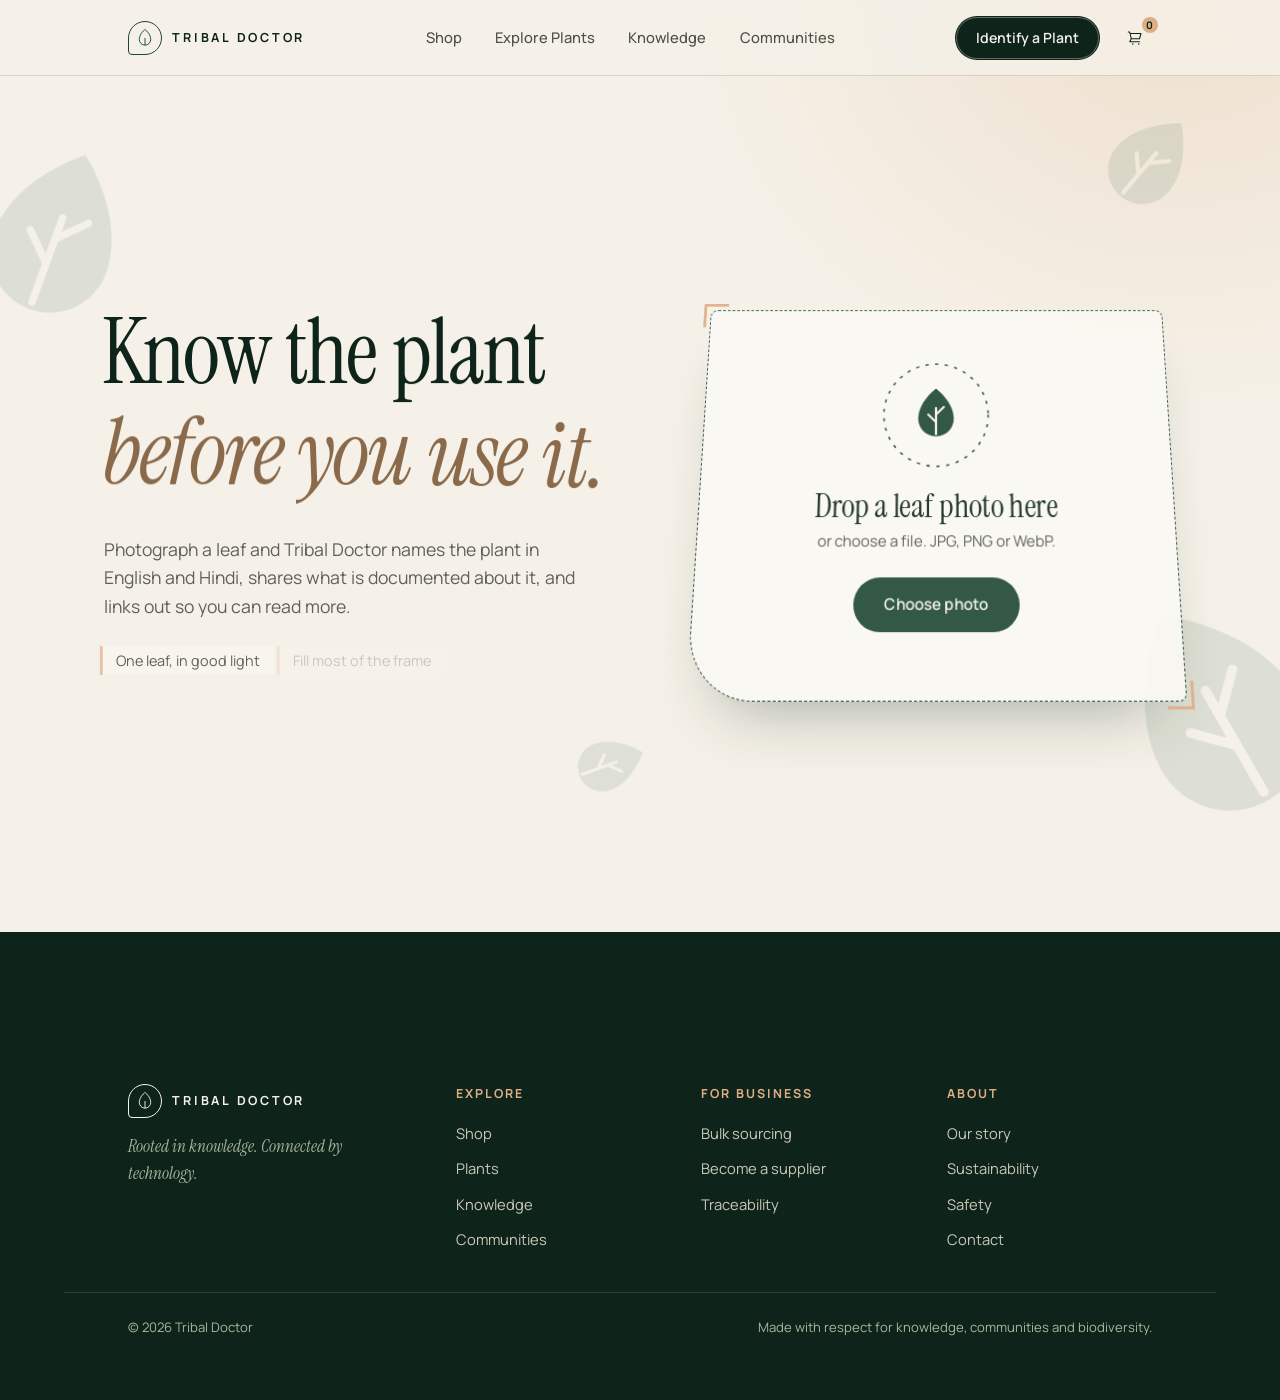
==== commit f7b1db68: "added the knowledge passport feature" ====
--- a/identify.html
+++ b/identify.html
@@ -258,6 +258,7 @@
 
     <!-- Motion is an enhancement: the page still works if this CDN is blocked -->
     <script src="https://cdnjs.cloudflare.com/ajax/libs/gsap/3.12.5/gsap.min.js"></script>
+    <script src="passport-data.js"></script>
     <script src="identify.js"></script>
   </body>
 </html>
--- a/identify.css
+++ b/identify.css
@@ -13,27 +13,31 @@
    magnetic buttons shared with the landing page.
    ========================================================================== */
 
-/* ---------- Tokens ----------
-   The actual palette (--forest, --cream, --paper, --sand, --earth, --clay,
-   --sage, --charcoal, --muted, --border, --gutter, --max-width, --nav-h,
-   --font-sans, --font-serif, --ease-out, etc.) now comes from style.css,
-   which is linked before this file — that's what makes this page match the
-   landing page instead of drifting from it. This block only adds the extra
-   names identify.css's own rules use, aliased onto those shared tokens. */
+/* ---------- Tokens (shared with index.html's palette) ---------- */
 :root {
-  --ink: var(--charcoal);
-  --ink-soft: var(--muted);
-  --rule: var(--border);
-  --forest-mid: #24513a;
-  --forest-deep: var(--deep-forest);
+  --cream: #f5f1e8;
+  --paper: #fbf9f3;
+  --sand: #ece5d4;
+  --ink: #1d211d;
+  --ink-soft: #4b5048;
+  --forest: #1c4632;
+  --forest-mid: #2b5c43;
+  --forest-deep: #0e241a;
+  --earth: #8a6a4a;
+  --clay: #ddae86;
+  --sage: #a9b59c;
   --alert: #a5432f;
-
-  --serif: var(--font-serif);
-  --sans: var(--font-sans);
+  --rule: rgba(29, 33, 29, 0.14);
+
+  --serif: "Instrument Serif", "Iowan Old Style", "Palatino Linotype", Georgia,
+    serif;
+  --sans: "Manrope", system-ui, -apple-system, "Segoe UI", Roboto, sans-serif;
   --deva: "Tiro Devanagari Hindi", "Noto Sans Devanagari", "Nirmala UI", serif;
 
-  --maxw: var(--max-width);
-  --ease: var(--ease-out);
+  --gutter: clamp(1.25rem, 5vw, 5rem);
+  --maxw: 1200px;
+  --nav-h: 76px;
+  --ease: cubic-bezier(0.22, 0.61, 0.36, 1);
 }
 
 /* ---------- Base ---------- */
@@ -176,6 +180,8 @@
   transform: rotate(var(--r, 0deg));
 }
 
+.navbar,
+.mobile-menu,
 main,
 .footer {
   position: relative;
@@ -183,14 +189,247 @@
 }
 
 /* ==========================================================================
-   NAVBAR, MOBILE MENU & FOOTER — these come entirely from style.css now, so
-   this page always looks and behaves exactly like the landing page. Only a
-   tiny page-specific accent lives here: marking "Identify a Plant" as the
-   current page in the nav.
+   NAVBAR — matches index.html so both pages read as one site
    ========================================================================== */
+.navbar {
+  position: sticky;
+  top: 0;
+  z-index: 100;
+  background: rgba(245, 241, 232, 0.82);
+  -webkit-backdrop-filter: blur(14px) saturate(1.2);
+  backdrop-filter: blur(14px) saturate(1.2);
+  border-bottom: 1px solid var(--rule);
+  transition: box-shadow 0.35s var(--ease);
+}
+
+.navbar.is-scrolled {
+  box-shadow: 0 12px 30px -22px rgba(14, 36, 26, 0.4);
+}
+
+.navbar-inner {
+  display: flex;
+  align-items: center;
+  justify-content: space-between;
+  gap: 1.5rem;
+  min-height: var(--nav-h);
+  max-width: var(--maxw);
+  margin: 0 auto;
+  padding: 0 var(--gutter);
+}
+
+.logo {
+  display: inline-flex;
+  align-items: center;
+  gap: 0.65rem;
+  color: var(--forest-deep);
+}
+
+.logo-mark {
+  display: grid;
+  place-items: center;
+  width: 34px;
+  height: 34px;
+  border: 1px solid currentColor;
+  border-radius: 50% 50% 50% 4px;
+  transition: transform 0.5s var(--ease);
+}
+
+.logo:hover .logo-mark {
+  transform: rotate(-12deg);
+}
+
+.logo-text {
+  font-size: 0.78rem;
+  font-weight: 700;
+  letter-spacing: 0.22em;
+  white-space: nowrap;
+}
+
+.nav-links {
+  display: flex;
+  align-items: center;
+  gap: clamp(1.1rem, 2.6vw, 2.25rem);
+}
+
+.nav-link {
+  position: relative;
+  padding: 0.3rem 0;
+  font-size: 0.92rem;
+  font-weight: 500;
+  color: var(--ink-soft);
+  transition: color 0.25s var(--ease);
+}
+
+.nav-link::after {
+  content: "";
+  position: absolute;
+  inset: auto 0 0 0;
+  height: 1px;
+  background: var(--earth);
+  transform: scaleX(0);
+  transform-origin: left;
+  transition: transform 0.4s var(--ease);
+}
+
+.nav-link:hover {
+  color: var(--ink);
+}
+
+.nav-link:hover::after {
+  transform: scaleX(1);
+}
+
+.nav-actions {
+  display: flex;
+  align-items: center;
+  gap: 1.1rem;
+}
+
+.nav-identify {
+  display: inline-block;
+  padding: 0.6rem 1.25rem;
+  border-radius: 999px;
+  background: var(--forest);
+  color: var(--cream);
+  font-size: 0.88rem;
+  font-weight: 600;
+  transition:
+    background-color 0.3s var(--ease),
+    transform 0.3s var(--ease);
+}
+
+.nav-identify:hover {
+  background: var(--forest-deep);
+}
+
 .nav-identify.is-current {
-  background: var(--deep-forest);
+  background: var(--forest-deep);
   box-shadow: inset 0 0 0 1px rgba(245, 241, 232, 0.35);
+}
+
+.nav-cart {
+  position: relative;
+  display: grid;
+  place-items: center;
+  width: 34px;
+  height: 34px;
+  color: var(--forest-deep);
+}
+
+.cart-count {
+  position: absolute;
+  top: -4px;
+  right: -6px;
+  min-width: 16px;
+  height: 16px;
+  padding: 0 3px;
+  display: grid;
+  place-items: center;
+  border-radius: 999px;
+  background: var(--clay);
+  color: var(--forest-deep);
+  font-size: 0.65rem;
+  font-weight: 700;
+}
+
+.hamburger {
+  display: none;
+  width: 34px;
+  height: 34px;
+  position: relative;
+}
+
+.hamburger span {
+  position: absolute;
+  left: 6px;
+  right: 6px;
+  height: 1.5px;
+  background: var(--forest-deep);
+  transition: transform 0.35s var(--ease), opacity 0.35s var(--ease);
+}
+
+.hamburger span:first-child {
+  top: 13px;
+}
+
+.hamburger span:last-child {
+  bottom: 13px;
+}
+
+.hamburger[aria-expanded="true"] span:first-child {
+  transform: translateY(6.5px) rotate(45deg);
+}
+
+.hamburger[aria-expanded="true"] span:last-child {
+  transform: translateY(-6.5px) rotate(-45deg);
+}
+
+.mobile-menu {
+  position: fixed;
+  inset: var(--nav-h) 0 0 0;
+  z-index: 90;
+  display: flex;
+  flex-direction: column;
+  justify-content: space-between;
+  padding: 2rem var(--gutter) 2.5rem;
+  background: var(--cream);
+  transform: translateY(-8px);
+  opacity: 0;
+  pointer-events: none;
+  transition: opacity 0.35s var(--ease), transform 0.35s var(--ease);
+}
+
+.mobile-menu.is-open {
+  opacity: 1;
+  transform: translateY(0);
+  pointer-events: auto;
+}
+
+.mobile-menu-links {
+  display: flex;
+  flex-direction: column;
+  gap: 1.25rem;
+}
+
+.mobile-menu-links a {
+  font-family: var(--serif);
+  font-size: 1.9rem;
+  color: var(--forest-deep);
+}
+
+.mobile-menu-cta {
+  margin-top: 0.5rem;
+  align-self: flex-start;
+  padding: 0.7rem 1.4rem;
+  border-radius: 999px;
+  background: var(--forest);
+  color: var(--cream) !important;
+  font-family: var(--sans) !important;
+  font-size: 0.95rem !important;
+  font-weight: 600;
+}
+
+.mobile-menu-footer {
+  display: flex;
+  flex-direction: column;
+  gap: 0.15rem;
+  font-family: var(--serif);
+  font-style: italic;
+  color: var(--earth);
+}
+
+@media (max-width: 860px) {
+  .nav-links {
+    display: none;
+  }
+
+  .nav-identify {
+    display: none;
+  }
+
+  .hamburger {
+    display: block;
+  }
 }
 
 /* ---------- Main ---------- */
@@ -208,8 +447,8 @@
   grid-template-columns: minmax(0, 1.05fr) minmax(0, 0.95fr);
   align-items: center;
   gap: clamp(2rem, 5vw, 5rem);
-  min-height: calc(100svh - 3rem);
-  padding-top: calc(var(--nav-h) + clamp(1.5rem, 4vw, 3rem));
+  min-height: calc(100svh - var(--nav-h) - 3rem);
+  padding-top: clamp(1.5rem, 4vw, 3rem);
   transition:
     opacity 0.5s var(--ease),
     transform 0.5s var(--ease);
@@ -436,7 +675,7 @@
   grid-template-columns: minmax(260px, 0.8fr) minmax(0, 1.2fr);
   align-items: start;
   gap: clamp(1.5rem, 4vw, 4rem);
-  padding-top: calc(var(--nav-h) + clamp(1.25rem, 3vw, 2.5rem));
+  padding-top: clamp(1.25rem, 3vw, 2.5rem);
   transition:
     opacity 0.45s var(--ease),
     transform 0.45s var(--ease);
@@ -851,6 +1090,36 @@
   font-size: 1.08rem;
 }
 
+.wk a.src {
+  display: inline-block;
+  margin-top: 0.6rem;
+  font-size: 0.9rem;
+  font-weight: 600;
+  color: var(--forest);
+  background: linear-gradient(currentColor, currentColor) left bottom / 100% 1px
+    no-repeat;
+}
+
+/* always-available "read more" link, independent of whether the backend
+   sent wikipedia notes — this is what guarantees the read-more feature */
+.wiki-more {
+  display: inline-flex;
+  align-items: center;
+  gap: 0.35rem;
+  margin-top: 1rem;
+  font-size: 0.9rem;
+  font-weight: 600;
+  color: var(--earth);
+  background: linear-gradient(currentColor, currentColor) left bottom / 0% 1px
+    no-repeat;
+  transition: background-size 0.3s var(--ease), color 0.3s var(--ease);
+}
+
+.wiki-more:hover {
+  color: var(--forest-deep);
+  background-size: 100% 1px;
+}
+
 .explore {
   display: inline-flex;
   margin-top: 1.4rem;
@@ -868,6 +1137,29 @@
 .explore:hover {
   background: var(--forest);
   color: var(--cream);
+}
+
+/* Knowledge Passport button (sits beside "Explore this plant") */
+.passport-link {
+  display: inline-flex;
+  align-items: center;
+  gap: 0.5rem;
+  margin-top: 1.4rem;
+  padding: 0.7rem 1.35rem;
+  border: 1px solid var(--forest);
+  border-radius: 999px;
+  background: var(--forest);
+  font-size: 0.92rem;
+  font-weight: 600;
+  color: var(--cream);
+  transition:
+    background-color 0.3s var(--ease),
+    border-color 0.3s var(--ease);
+}
+
+.passport-link:hover {
+  background: var(--forest-deep);
+  border-color: var(--forest-deep);
 }
 
 .card-actions {
@@ -930,6 +1222,87 @@
   transform: translate(-50%, 0);
 }
 
+/* ==========================================================================
+   FOOTER — matches index.html
+   ========================================================================== */
+.footer {
+  background: var(--forest-deep);
+  color: var(--sand);
+}
+
+.footer-top {
+  display: grid;
+  grid-template-columns: 1.4fr 1fr 1fr 1fr;
+  gap: 2.5rem;
+  max-width: var(--maxw);
+  margin: 0 auto;
+  padding: clamp(3rem, 6vw, 4.5rem) var(--gutter) 2.5rem;
+}
+
+.footer-brand .logo {
+  color: var(--cream);
+}
+
+.footer-brand p {
+  margin-top: 0.9rem;
+  max-width: 30ch;
+  font-family: var(--serif);
+  font-style: italic;
+  font-size: 1.05rem;
+  color: var(--sage);
+}
+
+.footer-col {
+  display: flex;
+  flex-direction: column;
+  gap: 0.75rem;
+}
+
+.footer-col h5 {
+  margin-bottom: 0.35rem;
+  font-size: 0.78rem;
+  font-weight: 700;
+  letter-spacing: 0.16em;
+  color: var(--clay);
+}
+
+.footer-col a {
+  font-size: 0.92rem;
+  color: var(--sand);
+  opacity: 0.85;
+  transition: opacity 0.25s var(--ease);
+}
+
+.footer-col a:hover {
+  opacity: 1;
+  text-decoration: underline;
+}
+
+.footer-bottom {
+  display: flex;
+  flex-wrap: wrap;
+  justify-content: space-between;
+  gap: 0.75rem;
+  max-width: var(--maxw);
+  margin: 0 auto;
+  padding: 1.5rem var(--gutter) 2rem;
+  border-top: 1px solid rgba(245, 241, 232, 0.14);
+  font-size: 0.82rem;
+  color: var(--sage);
+}
+
+@media (max-width: 760px) {
+  .footer-top {
+    grid-template-columns: 1fr 1fr;
+  }
+}
+
+@media (max-width: 460px) {
+  .footer-top {
+    grid-template-columns: 1fr;
+  }
+}
+
 /* ---------- Keyframes ---------- */
 @keyframes spin {
   to {
@@ -1031,11 +1404,7 @@
 
   #hero {
     min-height: 0;
-    padding-top: calc(var(--nav-h) + 1rem);
-  }
-
-  #stage {
-    padding-top: calc(var(--nav-h) + 1rem);
+    padding-top: 1rem;
   }
 
   .side {
